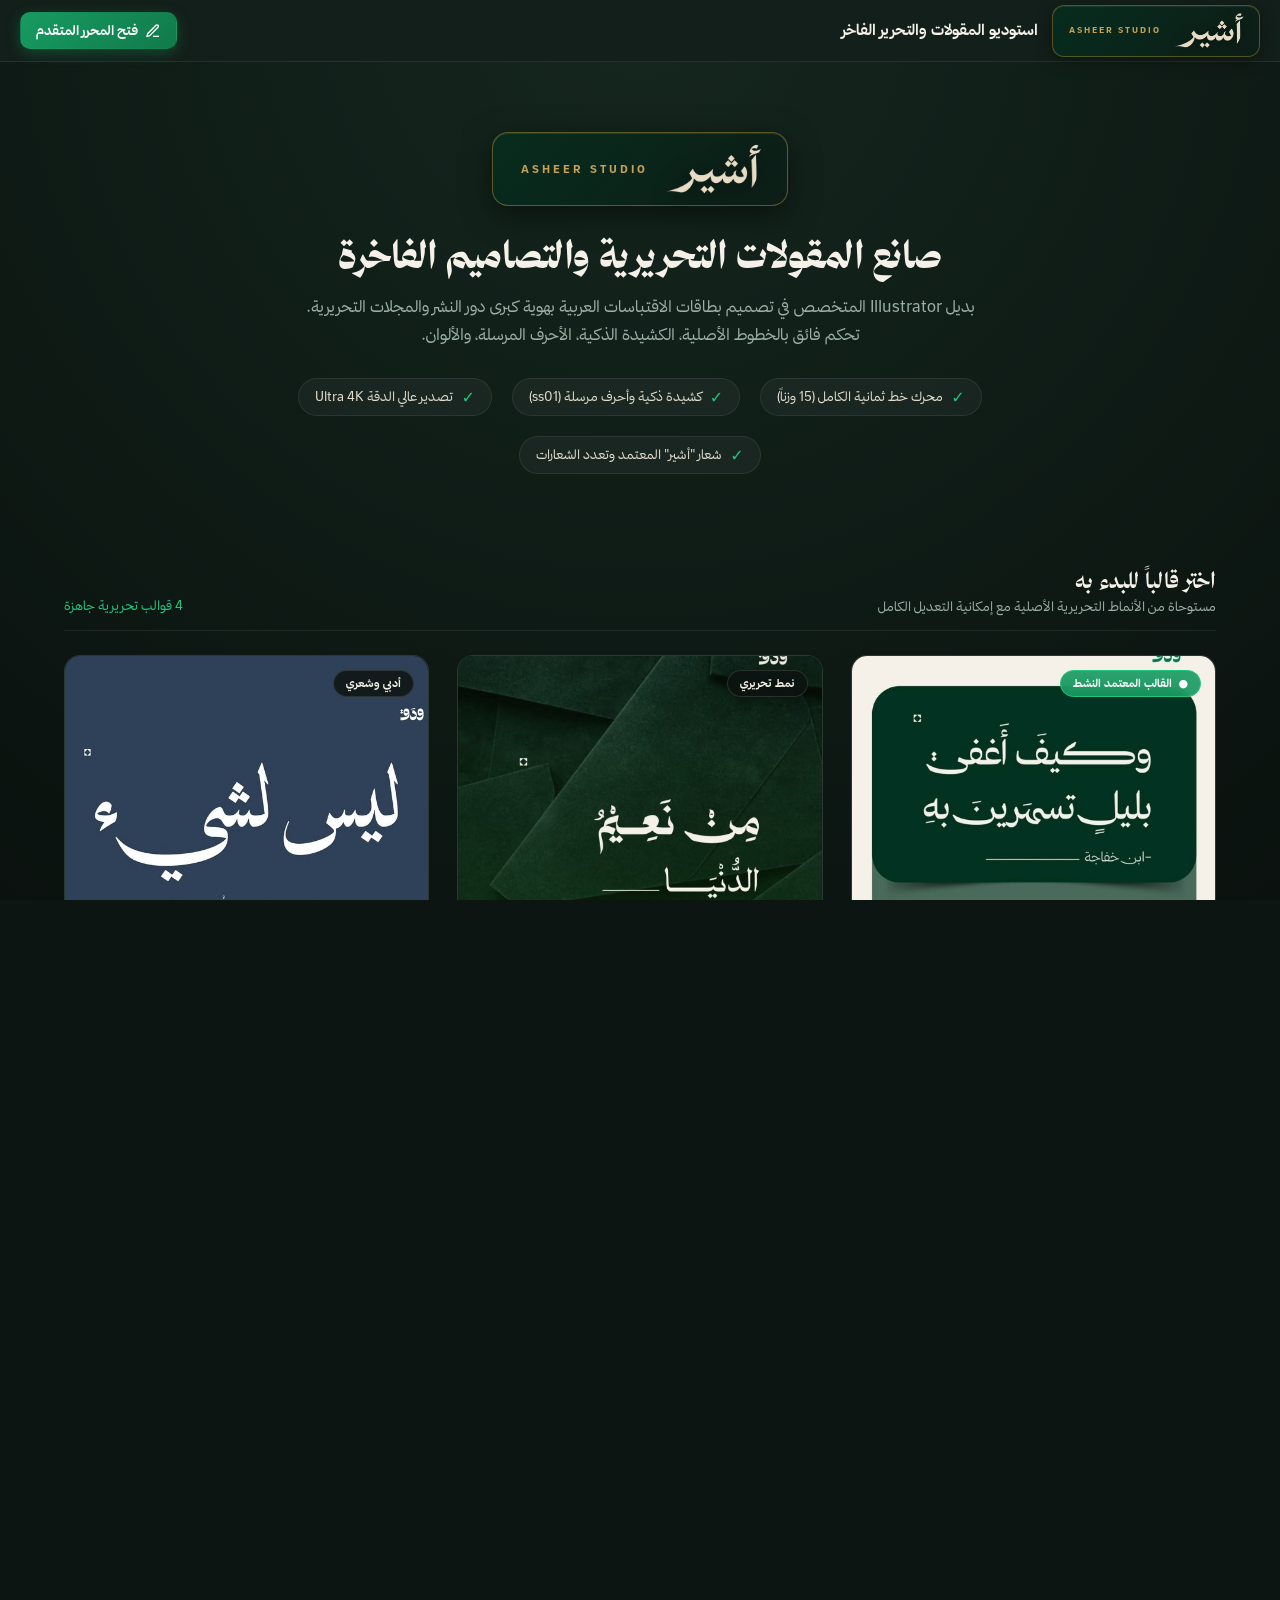
==== index.html @ e5f09543 "feat: add brand logo assets, vector generation scripts, and routing validation" ====
<!DOCTYPE html>
<html lang="ar" dir="rtl">

<head>
  <meta charset="UTF-8" />
  <meta name="viewport" content="width=device-width, initial-scale=1.0" />
  <title>استوديو أَشِير للمقولات | معرض القوالب الفاخرة</title>
  <link rel="icon" type="image/svg+xml" href="data:image/svg+xml,%3Csvg xmlns='http://www.w3.org/2000/svg' viewBox='0 0 40 40'%3E%3Crect x='6' y='6' width='28' height='28' rx='6' transform='rotate(45 20 20)' fill='%23063B27' stroke='%23D4AF37' stroke-width='2'/%3E%3Cpath d='M16 17 L19 17 L17 22 L14 22 Z' fill='%23D4AF37'/%3E%3Cpath d='M21 17 L24 17 L22 22 L19 22 Z' fill='%23D4AF37'/%3E%3C/svg%3E" />

  <!-- الخطوط العربية -->
  <link rel="preconnect" href="https://fonts.googleapis.com">
  <link rel="preconnect" href="https://fonts.gstatic.com" crossorigin>
  <link href="https://fonts.googleapis.com/css2?family=Alyamama:wght@300..800&family=Amiri:ital,wght@0,400;0,700&family=Zain:wght@300;400;700;800&display=swap" rel="stylesheet">
  <link rel="stylesheet" href="styles.css" />

  <style>
    body {
      overflow-y: auto !important;
      background: radial-gradient(circle at 50% 0%, #15271f 0%, #0a110e 100%);
      min-height: 100vh;
    }

    .home-hero {
      text-align: center;
      padding: 70px 20px 40px;
      max-width: 900px;
      margin: 0 auto;
    }

    .home-hero .brand-logo-large {
      display: inline-flex;
      align-items: center;
      gap: 16px;
      background: linear-gradient(135deg, rgba(6, 45, 30, 0.95), rgba(13, 30, 23, 0.95));
      padding: 10px 24px 10px 28px;
      border-radius: 16px;
      border: 1px solid rgba(212, 175, 55, 0.4);
      box-shadow: 0 8px 30px rgba(0, 0, 0, 0.5), inset 0 1px 0 rgba(255, 255, 255, 0.1);
      margin-bottom: 24px;
    }

    .home-hero .brand-logo-large img {
      height: 52px;
      width: auto;
      object-fit: contain;
      filter: drop-shadow(0 4px 10px rgba(0, 0, 0, 0.5));
    }

    .home-hero .brand-name-en-lg {
      font-family: "Thmanyah Sans", system-ui, sans-serif;
      font-size: 11px;
      font-weight: 700;
      letter-spacing: 3px;
      color: #c5a059;
      text-transform: uppercase;
    }

    .home-hero h1 {
      font-family: "Thmanyah Serif Display", serif;
      font-size: 38px;
      font-weight: 800;
      color: #F5F1E8;
      margin-bottom: 14px;
      line-height: 1.3;
      letter-spacing: -0.5px;
    }

    .home-hero p {
      font-size: 16px;
      color: var(--text-muted);
      line-height: 1.7;
      max-width: 680px;
      margin: 0 auto 30px;
    }

    .hero-features-bar {
      display: flex;
      justify-content: center;
      gap: 20px;
      flex-wrap: wrap;
      margin-bottom: 40px;
    }

    .feature-pill {
      display: inline-flex;
      align-items: center;
      gap: 8px;
      background: rgba(255, 255, 255, 0.04);
      border: 1px solid rgba(255, 255, 255, 0.08);
      padding: 6px 16px;
      border-radius: 30px;
      font-size: 13px;
      color: #e2dece;
    }

    .feature-pill span {
      color: #22c57e;
      font-size: 16px;
    }

    /* شبكة القوالب */
    .templates-section {
      max-width: 1200px;
      margin: 0 auto;
      padding: 10px 24px 80px;
    }

    .section-head {
      display: flex;
      justify-content: space-between;
      align-items: flex-end;
      margin-bottom: 24px;
      border-bottom: 1px solid rgba(255, 255, 255, 0.08);
      padding-bottom: 14px;
    }

    .section-head h2 {
      font-size: 22px;
      font-family: "Thmanyah Serif Display", serif;
      font-weight: 700;
      color: #F5F1E8;
    }

    .section-head p {
      color: var(--text-muted);
      font-size: 13px;
    }

    .templates-grid {
      display: grid;
      grid-template-columns: repeat(auto-fit, minmax(270px, 1fr));
      gap: 28px;
    }

    .template-card {
      background: var(--bg-card);
      border: 1px solid var(--border-subtle);
      border-radius: 16px;
      overflow: hidden;
      display: flex;
      flex-direction: column;
      transition: all 0.3s cubic-bezier(0.16, 1, 0.3, 1);
      position: relative;
      text-decoration: none;
      color: inherit;
    }

    .template-card:hover {
      transform: translateY(-8px);
      border-color: rgba(34, 197, 126, 0.5);
      box-shadow: 0 16px 36px rgba(0, 0, 0, 0.45);
    }

    .template-card-thumb {
      position: relative;
      width: 100%;
      padding-top: 150%; /* نسبة 2:3 لعرض كروت السوشيال */
      background: #000;
      overflow: hidden;
    }

    .template-card-thumb img {
      position: absolute;
      top: 0;
      left: 0;
      width: 100%;
      height: 100%;
      object-fit: cover;
      transition: transform 0.5s ease;
    }

    .template-card:hover .template-card-thumb img {
      transform: scale(1.05);
    }

    .template-badge {
      position: absolute;
      top: 14px;
      right: 14px;
      background: rgba(13, 21, 18, 0.85);
      backdrop-filter: blur(8px);
      color: #f5f1e8;
      border: 1px solid rgba(255, 255, 255, 0.12);
      padding: 4px 12px;
      border-radius: 20px;
      font-size: 11px;
      font-weight: 600;
      display: flex;
      align-items: center;
      gap: 6px;
    }

    .template-badge.active-badge {
      background: rgba(23, 155, 97, 0.9);
      border-color: #22c57e;
      color: #fff;
    }

    .template-card-body {
      padding: 18px 20px;
      display: flex;
      flex-direction: column;
      flex: 1;
      justify-content: space-between;
      gap: 12px;
    }

    .template-title {
      font-size: 17px;
      font-family: "Thmanyah Serif Display", serif;
      font-weight: 700;
      color: #F5F1E8;
      margin-bottom: 4px;
    }

    .template-desc {
      font-size: 13px;
      color: var(--text-muted);
      line-height: 1.5;
    }

    .template-card-footer {
      display: flex;
      align-items: center;
      justify-content: space-between;
      padding-top: 12px;
      border-top: 1px solid rgba(255, 255, 255, 0.06);
    }

    .template-tag {
      font-size: 11px;
      color: var(--text-dim);
    }

    .btn-use-template {
      display: inline-flex;
      align-items: center;
      gap: 6px;
      background: var(--accent-primary);
      color: #fff;
      padding: 6px 14px;
      border-radius: 8px;
      font-size: 12px;
      font-weight: 600;
      transition: background 0.2s;
    }

    .template-card:hover .btn-use-template {
      background: var(--accent-bright);
    }

    /* فوتر بسيط */
    .home-footer {
      text-align: center;
      padding: 30px 20px 50px;
      color: var(--text-dim);
      font-size: 13px;
      border-top: 1px solid rgba(255, 255, 255, 0.05);
    }
  </style>
</head>

<body>
  <!-- الشريط العلوي -->
  <header class="topbar">
    <div class="topbar-brand">
      <div class="brand-logo-wrap">
        <img src="asheer_uploaded_transparent.png" alt="شعار أشير" class="brand-calligraphy-img" />
        <div class="brand-title-box">
          <div class="brand-name-en">ASHEER STUDIO</div>
        </div>
      </div>
      <div class="brand-info">
        <h1>استوديو المقولات والتحرير الفاخر</h1>
      </div>
    </div>

    <div class="topbar-actions">
      <a href="editor.html" class="btn btn-primary" style="text-decoration:none;">
        <svg width="16" height="16" viewBox="0 0 24 24" fill="none" stroke="currentColor" stroke-width="2">
          <path d="M12 20h9"/>
          <path d="M16.5 3.5a2.121 2.121 0 0 1 3 3L7 19l-4 1 1-4L16.5 3.5z"/>
        </svg>
        <span>فتح المحرر المتقدم</span>
      </a>
    </div>
  </header>

  <!-- بطل الصفحة الرئيسية -->
  <section class="home-hero">
    <div class="brand-logo-large">
      <img src="asheer_uploaded_transparent.png" alt="شعار أشير" />
      <span class="brand-name-en-lg">ASHEER STUDIO</span>
    </div>
    <h1>صانع المقولات التحريرية والتصاميم الفاخرة</h1>
    <p>
      بديل Illustrator المتخصص في تصميم بطاقات الاقتباسات العربية بهوية كبرى دور النشر والمجلات التحريرية. تحكم فائق بالخطوط الأصلية، الكشيدة الذكية، الأحرف المرسلة، والألوان.
    </p>

    <div class="hero-features-bar">
      <div class="feature-pill"><span>✓</span> محرك خط ثمانية الكامل (15 وزناً)</div>
      <div class="feature-pill"><span>✓</span> كشيدة ذكية وأحرف مرسلة (ss01)</div>
      <div class="feature-pill"><span>✓</span> تصدير عالي الدقة Ultra 4K</div>
      <div class="feature-pill"><span>✓</span> شعار "أشير" المعتمد وتعدد الشعارات</div>
    </div>
  </section>

  <!-- قسم استعراض القوالب -->
  <main class="templates-section">
    <div class="section-head">
      <div>
        <h2>اختر قالباً للبدء به</h2>
        <p>مستوحاة من الأنماط التحريرية الأصلية مع إمكانية التعديل الكامل</p>
      </div>
      <div>
        <span style="font-size:13px; color:var(--accent-bright);">4 قوالب تحريرية جاهزة</span>
      </div>
    </div>

    <div class="templates-grid">
      <!-- القالب 4: البطاقتين المتداخلتين (المفعل حالياً) -->
      <a href="editor.html?template=4" class="template-card">
        <div class="template-card-thumb">
          <img src="template_thumb_4.jpg" alt="قالب البطاقتين المتداخلتين" />
          <div class="template-badge active-badge">
            <span>●</span> القالب المعتمد النشط
          </div>
        </div>
        <div class="template-card-body">
          <div>
            <h3 class="template-title">قالب البطاقتين المتداخلتين</h3>
            <p class="template-desc">«وكيف أغفى» — بطاقة علوية مائلة بخلفية مصمتة أو صورة، متداخلة مع بطاقة سفلية بلون هادئ ونصوص موازنة.</p>
          </div>
          <div class="template-card-footer">
            <span class="template-tag">كروت ثنائية • غلاف صورة</span>
            <span class="btn-use-template">تعديل وتصميم ←</span>
          </div>
        </div>
      </a>

      <!-- القالب 1: الكرت الكحلي الملكي المصمت -->
      <a href="editor.html?template=1" class="template-card">
        <div class="template-card-thumb">
          <img src="template_thumb_1.jpg" alt="قالب الكرت الكحلي المصمت" />
          <div class="template-badge">
            نمط تحريري
          </div>
        </div>
        <div class="template-card-body">
          <div>
            <h3 class="template-title">قالب الكرت الكحلي المصمت</h3>
            <p class="template-desc">«ليس لشيء» — تباين عالٍ بلون كحلي داكن وأرضية سكرية دافئة، تركيز مطلق على جمالية النص والتايبوغرافي العربي.</p>
          </div>
          <div class="template-card-footer">
            <span class="template-tag">تصميم مينيمل • تباين عميق</span>
            <span class="btn-use-template">تعديل وتصميم ←</span>
          </div>
        </div>
      </a>

      <!-- القالب 2: كرت الصورة الجمالية مع زخارف الحواف -->
      <a href="editor.html?template=2" class="template-card">
        <div class="template-card-thumb">
          <img src="template_thumb_2.jpg" alt="قالب بطاقة الصورة والأبيات الشعرية" />
          <div class="template-badge">
            أدبي وشعري
          </div>
        </div>
        <div class="template-card-body">
          <div>
            <h3 class="template-title">بطاقة الأبيات الشعرية والتصوير</h3>
            <p class="template-desc">«من نعيم الدنيا» — إطار صورة سينمائي أنيق مع عناصر هندسية متناسقة للأبيات الشعرية والمقولات القصيرة.</p>
          </div>
          <div class="template-card-footer">
            <span class="template-tag">شعر واقتباس • صورة كاملة</span>
            <span class="btn-use-template">تعديل وتصميم ←</span>
          </div>
        </div>
      </a>

      <!-- القالب 3: المقال والأعمدة الأدبية -->
      <a href="editor.html?template=3" class="template-card">
        <div class="template-card-thumb">
          <img src="template_thumb_3.jpg" alt="قالب الأعمدة الأدبية والافتتاحية" />
          <div class="template-badge">
            مقالات ومطولات
          </div>
        </div>
        <div class="template-card-body">
          <div>
            <h3 class="template-title">قالب الافتتاحية والمقالات</h3>
            <p class="template-desc">«ما وراء الخَلق» — تصميم مخصص للنصوص الطويلة والافتتاحيات الفلسفية والأدبية بتوزيع أسطر موزون وراقٍ.</p>
          </div>
          <div class="template-card-footer">
            <span class="template-tag">فقرات متعددة • وزن تحريري</span>
            <span class="btn-use-template">تعديل وتصميم ←</span>
          </div>
        </div>
      </a>
    </div>
  </main>

  <footer class="home-footer">
    استوديو أَشِير (ASHEER STUDIO) — منصة المقولات والاقتباسات التحريرية • جميع الحقوق محفوظة
  </footer>
</body>

</html>
---- styles.css ----
/* ==========================================================================
   تضمين عائلات خط ثمانية الرسمية الـ 3 (بجميع الأوزان الـ 5 لكل عائلة)
   ========================================================================== */

/* 1. خط ثمانية للعناوين (Thmanyah Serif Display) */
@font-face {
  font-family: "Thmanyah Serif Display";
  src: url("./Thmanyah-Font-Family/thmanyah typeface/thmanyahserifdisplay/woff2/thmanyahserifdisplay-Light.woff2") format("woff2");
  font-weight: 300;
  font-style: normal;
  font-display: swap;
}
@font-face {
  font-family: "Thmanyah Serif Display";
  src: url("./Thmanyah-Font-Family/thmanyah typeface/thmanyahserifdisplay/woff2/thmanyahserifdisplay-Regular.woff2") format("woff2");
  font-weight: 400;
  font-style: normal;
  font-display: swap;
}
@font-face {
  font-family: "Thmanyah Serif Display";
  src: url("./Thmanyah-Font-Family/thmanyah typeface/thmanyahserifdisplay/woff2/thmanyahserifdisplay-Medium.woff2") format("woff2");
  font-weight: 500;
  font-style: normal;
  font-display: swap;
}
@font-face {
  font-family: "Thmanyah Serif Display";
  src: url("./Thmanyah-Font-Family/thmanyah typeface/thmanyahserifdisplay/woff2/thmanyahserifdisplay-Bold.woff2") format("woff2");
  font-weight: 700;
  font-style: normal;
  font-display: swap;
}
@font-face {
  font-family: "Thmanyah Serif Display";
  src: url("./Thmanyah-Font-Family/thmanyah typeface/thmanyahserifdisplay/woff2/thmanyahserifdisplay-Black.woff2") format("woff2");
  font-weight: 900;
  font-style: normal;
  font-display: swap;
}

/* 2. خط ثمانية للنصوص (Thmanyah Serif Text) */
@font-face {
  font-family: "Thmanyah Serif Text";
  src: url("./Thmanyah-Font-Family/thmanyah typeface/thmanyahseriftext/woff2/thmanyahseriftext-Light.woff2") format("woff2");
  font-weight: 300;
  font-style: normal;
  font-display: swap;
}
@font-face {
  font-family: "Thmanyah Serif Text";
  src: url("./Thmanyah-Font-Family/thmanyah typeface/thmanyahseriftext/woff2/thmanyahseriftext-Regular.woff2") format("woff2");
  font-weight: 400;
  font-style: normal;
  font-display: swap;
}
@font-face {
  font-family: "Thmanyah Serif Text";
  src: url("./Thmanyah-Font-Family/thmanyah typeface/thmanyahseriftext/woff2/thmanyahseriftext-Medium.woff2") format("woff2");
  font-weight: 500;
  font-style: normal;
  font-display: swap;
}
@font-face {
  font-family: "Thmanyah Serif Text";
  src: url("./Thmanyah-Font-Family/thmanyah typeface/thmanyahseriftext/woff2/thmanyahseriftext-Bold.woff2") format("woff2");
  font-weight: 700;
  font-style: normal;
  font-display: swap;
}
@font-face {
  font-family: "Thmanyah Serif Text";
  src: url("./Thmanyah-Font-Family/thmanyah typeface/thmanyahseriftext/woff2/thmanyahseriftext-Black.woff2") format("woff2");
  font-weight: 900;
  font-style: normal;
  font-display: swap;
}

/* 3. خط ثمانية الرقمي (Thmanyah Sans) */
@font-face {
  font-family: "Thmanyah Sans";
  src: url("./Thmanyah-Font-Family/thmanyah typeface/thmanyahsans/woff2/thmanyahsans-Light.woff2") format("woff2");
  font-weight: 300;
  font-style: normal;
  font-display: swap;
}
@font-face {
  font-family: "Thmanyah Sans";
  src: url("./Thmanyah-Font-Family/thmanyah typeface/thmanyahsans/woff2/thmanyahsans-Regular.woff2") format("woff2");
  font-weight: 400;
  font-style: normal;
  font-display: swap;
}
@font-face {
  font-family: "Thmanyah Sans";
  src: url("./Thmanyah-Font-Family/thmanyah typeface/thmanyahsans/woff2/thmanyahsans-Medium.woff2") format("woff2");
  font-weight: 500;
  font-style: normal;
  font-display: swap;
}
@font-face {
  font-family: "Thmanyah Sans";
  src: url("./Thmanyah-Font-Family/thmanyah typeface/thmanyahsans/woff2/thmanyahsans-Bold.woff2") format("woff2");
  font-weight: 700;
  font-style: normal;
  font-display: swap;
}
@font-face {
  font-family: "Thmanyah Sans";
  src: url("./Thmanyah-Font-Family/thmanyah typeface/thmanyahsans/woff2/thmanyahsans-Black.woff2") format("woff2");
  font-weight: 900;
  font-style: normal;
  font-display: swap;
}

/* 4. خطوط المستخدم الخاصة المدمجة محلياً في المشروع (Lyon Arabic, Somar, Basmalah, Masmak, Ruqaa, Thulth) */
@font-face {
  font-family: "Lyon Arabic Display";
  src: url("./assets/fonts/lyon-arabic-display-regular.otf") format("opentype"),
       local("Lyon Arabic Display"), local("LyonArabicDisplay-Regular");
  font-weight: 400 700;
  font-style: normal;
  font-display: swap;
}

@font-face {
  font-family: "Somar Sans";
  src: url("./assets/fonts/SomarSans-Light.otf") format("opentype");
  font-weight: 300;
  font-style: normal;
  font-display: swap;
}
@font-face {
  font-family: "Somar Sans";
  src: url("./assets/fonts/SomarSans-Regular.otf") format("opentype");
  font-weight: 400;
  font-style: normal;
  font-display: swap;
}
@font-face {
  font-family: "Somar Sans";
  src: url("./assets/fonts/SomarSans-Medium.otf") format("opentype");
  font-weight: 500;
  font-style: normal;
  font-display: swap;
}
@font-face {
  font-family: "Somar Sans";
  src: url("./assets/fonts/SomarSans-Bold.otf") format("opentype");
  font-weight: 700;
  font-style: normal;
  font-display: swap;
}

@font-face {
  font-family: "Basmalah";
  src: url("./assets/fonts/BasmalahVer01.otf") format("opentype");
  font-weight: 400 700;
  font-style: normal;
  font-display: swap;
}

@font-face {
  font-family: "Masmak";
  src: url("./assets/fonts/Masmak.otf") format("opentype");
  font-weight: 400 700;
  font-style: normal;
  font-display: swap;
}

@font-face {
  font-family: "Tharwat Emara Ruqaa";
  src: url("./assets/fonts/tharwat-emara-ruqaa.ttf") format("truetype");
  font-weight: 400 700;
  font-style: normal;
  font-display: swap;
}

@font-face {
  font-family: "SF Ruqah Loop";
  src: url("./assets/fonts/sf-ruqah-loop.ttf") format("truetype");
  font-weight: 400 700;
  font-style: normal;
  font-display: swap;
}

@font-face {
  font-family: "A Suls";
  src: url("./assets/fonts/A-Suls-Regular.ttf") format("truetype");
  font-weight: 400 700;
  font-style: normal;
  font-display: swap;
}

/* 5. ربط مباشر لخط 29LT Zarid Display وخط سمرقند وباقي الخطوط */
@font-face {
  font-family: "29LT Zarid Display";
  src: local("29LT Zarid Display"),
       local("29LTZaridDisplay-Regular"),
       url("https://db.onlinewebfonts.com/t/fd5fc4060a6e4d402fc0c45fad1f852f.woff2") format("woff2"),
       url("https://db.onlinewebfonts.com/t/fd5fc4060a6e4d402fc0c45fad1f852f.woff") format("woff"),
       url("https://db.onlinewebfonts.com/t/fd5fc4060a6e4d402fc0c45fad1f852f.ttf") format("truetype");
  font-weight: 100 900;
  font-style: normal;
  font-display: swap;
}
@font-face {
  font-family: "Samarqand";
  src: local("Samarqand"),
       local("URWSamarkandT"),
       url("https://db.onlinewebfonts.com/t/2cf05d7ba7a63edde2035e9c9243f2d2.woff2") format("woff2"),
       url("https://db.onlinewebfonts.com/t/2cf05d7ba7a63edde2035e9c9243f2d2.woff") format("woff"),
       url("https://db.onlinewebfonts.com/t/2cf05d7ba7a63edde2035e9c9243f2d2.ttf") format("truetype");
  font-weight: 100 900;
  font-style: normal;
  font-display: swap;
}
@font-face {
  font-family: "Lafeef";
  src: local("Lafeef"), local("Lafeef-Regular"), local("Lafeef Regular");
  font-weight: 100 900;
  font-display: swap;
}
@font-face {
  font-family: "Ghaith Sans";
  src: local("Ghaith Sans"), local("GhaithSans-Regular");
  font-weight: 100 900;
  font-display: swap;
}

/* ==========================================================================
   متغيرات الواجهة والتصميم (استوديو أَشِير)
   ========================================================================== */
:root {
  --bg-app: #0d1512;
  --bg-panel: #131f1a;
  --bg-card: #182721;
  --bg-card-hover: #1e3129;
  --bg-input: #0e1814;
  --border-subtle: rgba(255, 255, 255, 0.08);
  --border-focus: #1db974;
  --accent-primary: #179b61;
  --accent-bright: #22c57e;
  --accent-soft: rgba(23, 155, 97, 0.16);
  --text-main: #f4f1ea;
  --text-muted: #9cb0a6;
  --text-dim: #697e74;
  --radius-lg: 14px;
  --radius-md: 10px;
  --radius-sm: 7px;
  --ui-font: "Thmanyah Sans", system-ui, -apple-system, sans-serif;
}

* {
  box-sizing: border-box;
  margin: 0;
  padding: 0;
}

html, body {
  height: 100%;
  background-color: var(--bg-app);
  color: var(--text-main);
  font-family: var(--ui-font);
  font-size: 14px;
  line-height: 1.5;
  overflow: hidden;
  -webkit-font-smoothing: antialiased;
}

/* الشريط العلوي */
.topbar {
  height: 62px;
  background: var(--bg-panel);
  border-bottom: 1px solid var(--border-subtle);
  display: flex;
  align-items: center;
  justify-content: space-between;
  padding: 0 20px;
  z-index: 20;
}

.topbar-brand {
  display: flex;
  align-items: center;
  gap: 14px;
}

.btn-back-home {
  display: inline-flex;
  align-items: center;
  gap: 8px;
  background: rgba(255, 255, 255, 0.05);
  border: 1px solid rgba(255, 255, 255, 0.12);
  color: #f5f1e8;
  padding: 7px 14px;
  border-radius: 10px;
  font-size: 13px;
  font-weight: 600;
  text-decoration: none;
  transition: all 0.2s ease;
  white-space: nowrap;
}

.btn-back-home:hover {
  background: rgba(23, 155, 97, 0.25);
  border-color: #22c57e;
  color: #22c57e;
  transform: translateX(2px);
}

.brand-logo-wrap {
  display: flex;
  align-items: center;
  gap: 12px;
  background: linear-gradient(135deg, rgba(6, 45, 30, 0.95), rgba(13, 30, 23, 0.95));
  padding: 6px 14px 6px 16px;
  border-radius: 12px;
  border: 1px solid rgba(212, 175, 55, 0.35);
  box-shadow: 0 4px 16px rgba(0, 0, 0, 0.35), inset 0 1px 0 rgba(255, 255, 255, 0.08);
}

.brand-calligraphy-img {
  height: 38px;
  width: auto;
  object-fit: contain;
  filter: drop-shadow(0 2px 6px rgba(0, 0, 0, 0.45));
}

.brand-name-en {
  font-family: "Thmanyah Sans", system-ui, sans-serif;
  font-size: 8.5px;
  font-weight: 700;
  letter-spacing: 2px;
  color: #c5a059;
  text-transform: uppercase;
}

.brand-badge {
  background: linear-gradient(135deg, #063b27, #157a4e);
  color: #f5f1e8;
  font-family: "Thmanyah Serif Display", serif;
  font-weight: 700;
  font-size: 18px;
  padding: 6px 14px;
  border-radius: 9px;
  border: 1px solid rgba(255, 255, 255, 0.14);
  box-shadow: 0 4px 12px rgba(0, 0, 0, 0.25);
}

.brand-info h1 {
  font-size: 15px;
  font-weight: 700;
  color: var(--text-main);
}

.badge-pill {
  font-size: 11.5px;
  color: var(--accent-bright);
  opacity: 0.9;
}

.topbar-actions {
  display: flex;
  align-items: center;
  gap: 10px;
}

.export-group {
  display: flex;
  align-items: center;
  background: var(--bg-input);
  border: 1px solid var(--border-subtle);
  border-radius: var(--radius-md);
  padding: 2px;
}

.export-scale-select {
  background: transparent;
  color: var(--text-main);
  border: none;
  padding: 6px 10px;
  font-family: var(--ui-font);
  font-size: 12.5px;
  outline: none;
  cursor: pointer;
}

.export-scale-select option {
  background: var(--bg-panel);
  color: var(--text-main);
}

/* الأزرار */
.btn {
  display: inline-flex;
  align-items: center;
  gap: 7px;
  padding: 8px 15px;
  border-radius: var(--radius-md);
  font-family: var(--ui-font);
  font-size: 13px;
  font-weight: 500;
  cursor: pointer;
  border: 1px solid transparent;
  transition: all 0.18s ease;
  white-space: nowrap;
}

.btn-primary {
  background: linear-gradient(135deg, #179b61, #117a4b);
  color: #fff;
  font-weight: 700;
  box-shadow: 0 4px 14px rgba(23, 155, 97, 0.35);
}
.btn-primary:hover {
  background: linear-gradient(135deg, #1eb573, #158f59);
  transform: translateY(-1px);
}

.btn-secondary {
  background: var(--bg-card);
  color: var(--text-main);
  border-color: var(--border-subtle);
}
.btn-secondary:hover {
  background: var(--bg-card-hover);
  border-color: rgba(255, 255, 255, 0.18);
}

.btn-ghost {
  background: transparent;
  color: var(--text-muted);
  border-color: var(--border-subtle);
}
.btn-ghost:hover {
  color: var(--text-main);
  background: rgba(255, 255, 255, 0.05);
}

.btn-outline-full {
  width: 100%;
  justify-content: center;
  background: rgba(23, 155, 97, 0.08);
  color: var(--accent-bright);
  border: 1px dashed rgba(34, 197, 126, 0.4);
  padding: 10px;
  border-radius: var(--radius-md);
  cursor: pointer;
  display: flex;
  align-items: center;
  gap: 8px;
  font-weight: 500;
  transition: 0.2s;
}
.btn-outline-full:hover {
  background: rgba(23, 155, 97, 0.16);
  border-color: var(--accent-bright);
}

.mini-btn {
  background: var(--accent-soft);
  color: var(--accent-bright);
  border: 1px solid rgba(34, 197, 126, 0.3);
  border-radius: 6px;
  padding: 3px 9px;
  font-family: var(--ui-font);
  font-size: 11.5px;
  cursor: pointer;
  transition: 0.15s;
}
.mini-btn:hover {
  background: rgba(23, 155, 97, 0.28);
}

/* تخطيط مساحة العمل */
.workspace {
  display: grid;
  grid-template-columns: 470px 1fr;
  height: calc(100vh - 62px);
  overflow: hidden;
}

/* القائمة الجانبية */
.sidebar {
  background: var(--bg-panel);
  border-left: 1px solid var(--border-subtle);
  display: flex;
  flex-direction: column;
  height: 100%;
  overflow: hidden;
}

.sidebar-tabs {
  display: grid;
  grid-template-columns: repeat(4, 1fr);
  background: var(--bg-input);
  padding: 6px;
  gap: 5px;
  border-bottom: 1px solid var(--border-subtle);
}

.tab-btn {
  background: transparent;
  color: var(--text-muted);
  border: none;
  border-radius: var(--radius-sm);
  padding: 8px 6px;
  font-family: var(--ui-font);
  font-size: 12px;
  font-weight: 500;
  display: flex;
  flex-direction: column;
  align-items: center;
  gap: 4px;
  cursor: pointer;
  transition: all 0.18s ease;
}

.tab-btn:hover {
  color: var(--text-main);
  background: rgba(255, 255, 255, 0.04);
}

.tab-btn.active {
  background: var(--bg-card);
  color: var(--accent-bright);
  font-weight: 700;
  box-shadow: 0 2px 8px rgba(0, 0, 0, 0.25);
}

.sidebar-body {
  flex: 1;
  overflow-y: auto;
  padding: 16px;
}

.sidebar-body::-webkit-scrollbar {
  width: 6px;
}
.sidebar-body::-webkit-scrollbar-thumb {
  background: rgba(255, 255, 255, 0.14);
  border-radius: 3px;
}

.tab-panel {
  display: none;
  flex-direction: column;
  gap: 14px;
}
.tab-panel.active {
  display: flex;
}

/* بطاقات الإعدادات */
.control-card {
  background: var(--bg-card);
  border: 1px solid var(--border-subtle);
  border-radius: var(--radius-lg);
  padding: 15px;
  display: flex;
  flex-direction: column;
  gap: 12px;
}

.highlight-card {
  border-color: rgba(34, 197, 126, 0.35);
  background: linear-gradient(180deg, rgba(23, 155, 97, 0.1), var(--bg-card));
}

.card-header {
  display: flex;
  align-items: flex-start;
  gap: 10px;
  padding-bottom: 8px;
  border-bottom: 1px solid var(--border-subtle);
}

.step-num {
  width: 26px;
  height: 26px;
  border-radius: 7px;
  background: var(--accent-soft);
  color: var(--accent-bright);
  display: inline-flex;
  align-items: center;
  justify-content: center;
  font-weight: 700;
  font-size: 13px;
  flex-shrink: 0;
}

.card-header h3 {
  font-size: 14px;
  font-weight: 700;
  color: var(--text-main);
}

.card-header p {
  font-size: 11.5px;
  color: var(--text-muted);
}

/* الحقول والمدخلات */
.field-group {
  display: flex;
  flex-direction: column;
  gap: 6px;
}

.field-row {
  display: flex;
  gap: 10px;
  align-items: flex-end;
}

.flex-1 { flex: 1; }
.flex-2 { flex: 1.65; }

.label-with-action {
  display: flex;
  align-items: center;
  justify-content: space-between;
}

label {
  font-size: 12.5px;
  font-weight: 500;
  color: var(--text-muted);
}

input[type="text"],
textarea,
select {
  width: 100%;
  background: var(--bg-input);
  color: var(--text-main);
  border: 1px solid var(--border-subtle);
  border-radius: var(--radius-sm);
  padding: 9px 11px;
  font-family: var(--ui-font);
  font-size: 13.5px;
  transition: border-color 0.18s ease;
  outline: none;
}

textarea {
  resize: vertical;
  line-height: 1.65;
}

input[type="text"]:focus,
textarea:focus,
select:focus {
  border-color: var(--border-focus);
}

input[type="range"] {
  width: 100%;
  accent-color: var(--accent-bright);
  cursor: pointer;
}

/* صندوق مشكّل الكلمات لخط ثمانية */
.word-shaper-box {
  background: var(--bg-input);
  border: 1px solid rgba(34, 197, 126, 0.25);
  border-radius: var(--radius-md);
  padding: 11px;
  display: flex;
  flex-direction: column;
  gap: 9px;
}

.shaper-header {
  display: flex;
  flex-direction: column;
  gap: 2px;
}

.shaper-title {
  font-size: 12.5px;
  font-weight: 700;
  color: var(--accent-bright);
}

.shaper-hint {
  font-size: 11px;
  color: var(--text-muted);
}

.word-chips-container {
  display: flex;
  flex-wrap: wrap;
  gap: 6px;
}

.word-chip {
  background: var(--bg-card);
  color: var(--text-main);
  border: 1px solid var(--border-subtle);
  border-radius: 8px;
  padding: 5px 11px;
  font-family: "Thmanyah Serif Display", serif;
  font-size: 15px;
  cursor: pointer;
  display: inline-flex;
  align-items: center;
  gap: 6px;
  transition: all 0.16s ease;
}

.word-chip:hover {
  border-color: rgba(255, 255, 255, 0.25);
}

.word-chip.selected {
  border-color: var(--accent-bright);
  background: rgba(23, 155, 97, 0.22);
  box-shadow: 0 0 0 2px rgba(34, 197, 126, 0.2);
}

.word-chip .chip-badges {
  display: inline-flex;
  gap: 3px;
  font-family: var(--ui-font);
  font-size: 10px;
}

.chip-tag {
  background: rgba(34, 197, 126, 0.25);
  color: #7ef7be;
  padding: 1px 5px;
  border-radius: 4px;
  font-weight: 700;
}

.word-inspector-panel {
  background: var(--bg-card);
  border-radius: 8px;
  padding: 10px;
  border: 1px solid var(--border-subtle);
  display: flex;
  flex-direction: column;
  gap: 8px;
}

.inspector-word-Preview {
  font-family: "Thmanyah Serif Display", serif;
  font-size: 20px;
  color: var(--accent-bright);
  text-align: center;
  padding: 4px 0;
  border-bottom: 1px solid var(--border-subtle);
}

.inspector-controls {
  display: flex;
  flex-direction: column;
  gap: 8px;
}

.toggle-chip {
  display: flex;
  align-items: center;
  gap: 8px;
  cursor: pointer;
  color: var(--text-main);
  font-size: 12.5px;
}

.toggle-chip input {
  accent-color: var(--accent-bright);
  width: 16px;
  height: 16px;
}

.kashida-stepper {
  display: flex;
  align-items: center;
  justify-content: space-between;
  font-size: 12.5px;
}

.stepper-btns {
  display: inline-flex;
  align-items: center;
  gap: 8px;
  background: var(--bg-input);
  padding: 3px 8px;
  border-radius: 7px;
  border: 1px solid var(--border-subtle);
}

.step-btn {
  width: 24px;
  height: 24px;
  border-radius: 5px;
  border: none;
  background: var(--bg-card);
  color: var(--text-main);
  font-size: 15px;
  font-weight: 700;
  cursor: pointer;
}
.step-btn:hover {
  background: var(--accent-primary);
  color: #fff;
}

.rule-warning {
  font-size: 11.5px;
  color: #fbbf24;
  background: rgba(251, 191, 36, 0.1);
  border: 1px solid rgba(251, 191, 36, 0.3);
  border-radius: 6px;
  padding: 6px 9px;
}

/* مفاتيح التبديل (Switches) */
.toggle-list {
  display: flex;
  flex-direction: column;
  gap: 9px;
}

.switch-row {
  display: flex;
  align-items: center;
  justify-content: space-between;
  gap: 10px;
  background: var(--bg-input);
  padding: 9px 11px;
  border-radius: var(--radius-sm);
  border: 1px solid var(--border-subtle);
  cursor: pointer;
}

.switch-row strong {
  display: block;
  font-size: 12.5px;
  color: var(--text-main);
}

.switch-row small {
  display: block;
  font-size: 11px;
  color: var(--text-muted);
}

.switch-row input[type="checkbox"] {
  width: 18px;
  height: 18px;
  accent-color: var(--accent-bright);
  flex-shrink: 0;
}

/* لوحات الألوان */
.palette-grid {
  display: grid;
  grid-template-columns: repeat(2, 1fr);
  gap: 8px;
}

.palette-chip {
  background: var(--bg-input);
  border: 1px solid var(--border-subtle);
  border-radius: var(--radius-sm);
  padding: 8px 10px;
  display: flex;
  align-items: center;
  gap: 8px;
  color: var(--text-main);
  font-family: var(--ui-font);
  font-size: 12px;
  cursor: pointer;
  transition: 0.16s;
}

.palette-chip:hover,
.palette-chip.active {
  border-color: var(--accent-bright);
  background: rgba(23, 155, 97, 0.14);
}

.pal-swatches {
  display: inline-flex;
  border-radius: 5px;
  overflow: hidden;
  border: 1px solid rgba(255, 255, 255, 0.2);
  flex-shrink: 0;
}

.pal-swatches i {
  width: 13px;
  height: 20px;
  display: block;
}

.color-pickers-grid {
  display: grid;
  grid-template-columns: repeat(2, 1fr);
  gap: 10px;
  margin-top: 6px;
}

.color-field {
  display: flex;
  flex-direction: column;
  gap: 4px;
}

.color-input-wrap {
  display: flex;
  align-items: center;
  gap: 6px;
  background: var(--bg-input);
  border: 1px solid var(--border-subtle);
  border-radius: var(--radius-sm);
  padding: 4px 7px;
}

.color-input-wrap input[type="color"] {
  width: 26px;
  height: 26px;
  border: none;
  background: none;
  cursor: pointer;
  padding: 0;
}

.color-input-wrap input[type="text"] {
  border: none;
  background: transparent;
  padding: 2px 4px;
  font-size: 12px;
  font-family: monospace;
}

/* القوالب المحفوظة */
.saved-templates-list {
  display: flex;
  flex-direction: column;
  gap: 8px;
  max-height: 240px;
  overflow-y: auto;
}

.saved-template-item {
  display: flex;
  align-items: center;
  justify-content: space-between;
  background: var(--bg-input);
  border: 1px solid var(--border-subtle);
  border-radius: var(--radius-sm);
  padding: 9px 11px;
}

.saved-template-info strong {
  display: block;
  font-size: 13px;
  color: var(--text-main);
}

.saved-template-info small {
  font-size: 11px;
  color: var(--text-muted);
}

.saved-template-actions {
  display: flex;
  gap: 6px;
}

.template-io-row {
  display: flex;
  gap: 8px;
  margin-top: 4px;
}

/* ==========================================================================
   منطقة المعاينة الحية (Preview Stage)
   ========================================================================== */
.preview-stage {
  display: flex;
  flex-direction: column;
  background: radial-gradient(circle at center, #182821 0%, #0b120f 100%);
  height: 100%;
  overflow: hidden;
  position: relative;
}

.stage-toolbar {
  height: 46px;
  background: rgba(19, 31, 26, 0.8);
  backdrop-filter: blur(8px);
  border-bottom: 1px solid var(--border-subtle);
  display: flex;
  align-items: center;
  justify-content: space-between;
  padding: 0 18px;
}

.stage-status {
  display: flex;
  align-items: center;
  gap: 8px;
  font-size: 12px;
  color: var(--text-muted);
}

.status-dot {
  width: 8px;
  height: 8px;
  border-radius: 50%;
  background: var(--accent-bright);
  box-shadow: 0 0 8px var(--accent-bright);
}

.zoom-controls {
  display: flex;
  align-items: center;
  gap: 8px;
}

.icon-btn {
  width: 26px;
  height: 26px;
  border-radius: 6px;
  border: 1px solid var(--border-subtle);
  background: var(--bg-card);
  color: var(--text-main);
  cursor: pointer;
  font-weight: 700;
}
.icon-btn:hover {
  background: var(--bg-card-hover);
}

#lblZoomPercent {
  font-size: 12px;
  min-width: 42px;
  text-align: center;
  color: var(--text-main);
}

.canvas-viewport {
  flex: 1;
  display: flex;
  align-items: center;
  justify-content: center;
  overflow: auto;
  padding: 24px;
}

.artboard-wrapper {
  position: relative;
  box-shadow: 0 25px 70px rgba(0, 0, 0, 0.65), 0 0 0 1px rgba(255, 255, 255, 0.08);
  border-radius: 6px;
  overflow: hidden;
  transition: width 0.15s ease, height 0.15s ease;
  background: #F5F1E8;
}

#quoteCanvas {
  width: 100%;
  height: 100%;
  display: block;
}

.hidden {
  display: none !important;
}

/* ==========================================================================
   التجاوب مع الجوال والشاشات الصغيرة (Mobile & Tablet Responsive)
   ========================================================================== */
@media (max-width: 960px) {
  html, body {
    overflow: auto;
  }

  .topbar {
    height: auto;
    flex-wrap: wrap;
    padding: 10px 14px;
    gap: 10px;
  }

  .badge-pill {
    display: none;
  }

  .workspace {
    display: flex;
    flex-direction: column-reverse;
    height: auto;
    overflow: visible;
  }

  .preview-stage {
    position: sticky;
    top: 0;
    z-index: 15;
    height: 48vh;
    min-height: 330px;
    border-bottom: 2px solid var(--border-subtle);
  }

  .canvas-viewport {
    padding: 10px;
  }

  .sidebar {
    width: 100%;
    height: auto;
    border-left: none;
  }

  .sidebar-body {
    overflow: visible;
  }
}
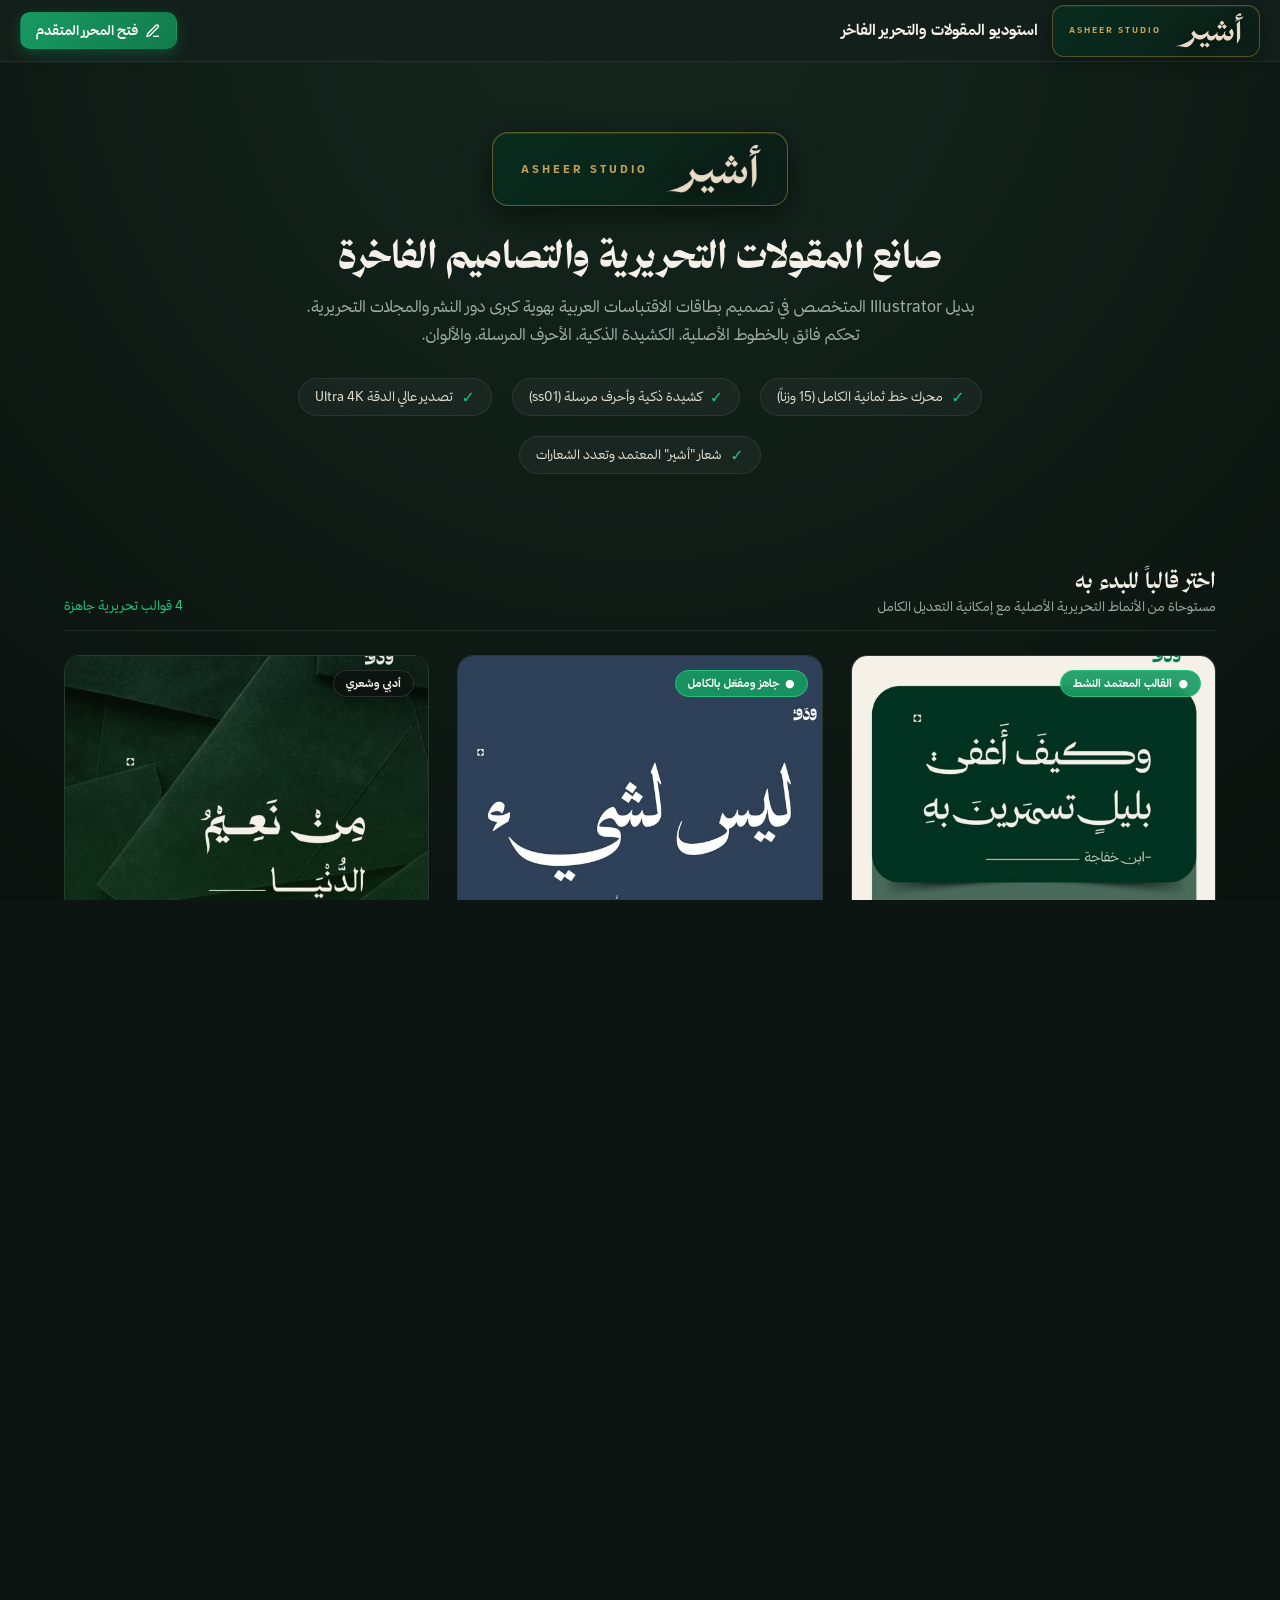
==== commit 147d7cf2: "feat: implement Template 1 (Navy card) engine and organize project structure" ====
--- a/index.html
+++ b/index.html
@@ -11,7 +11,7 @@
   <link rel="preconnect" href="https://fonts.googleapis.com">
   <link rel="preconnect" href="https://fonts.gstatic.com" crossorigin>
   <link href="https://fonts.googleapis.com/css2?family=Alyamama:wght@300..800&family=Amiri:ital,wght@0,400;0,700&family=Zain:wght@300;400;700;800&display=swap" rel="stylesheet">
-  <link rel="stylesheet" href="styles.css" />
+  <link rel="stylesheet" href="css/styles.css" />
 
   <style>
     body {
@@ -265,7 +265,7 @@
   <header class="topbar">
     <div class="topbar-brand">
       <div class="brand-logo-wrap">
-        <img src="asheer_uploaded_transparent.png" alt="شعار أشير" class="brand-calligraphy-img" />
+        <img src="assets/images/asheer-logo.png" alt="شعار أشير" class="brand-calligraphy-img" />
         <div class="brand-title-box">
           <div class="brand-name-en">ASHEER STUDIO</div>
         </div>
@@ -289,7 +289,7 @@
   <!-- بطل الصفحة الرئيسية -->
   <section class="home-hero">
     <div class="brand-logo-large">
-      <img src="asheer_uploaded_transparent.png" alt="شعار أشير" />
+      <img src="assets/images/asheer-logo.png" alt="شعار أشير" />
       <span class="brand-name-en-lg">ASHEER STUDIO</span>
     </div>
     <h1>صانع المقولات التحريرية والتصاميم الفاخرة</h1>
@@ -321,7 +321,7 @@
       <!-- القالب 4: البطاقتين المتداخلتين (المفعل حالياً) -->
       <a href="editor.html?template=4" class="template-card">
         <div class="template-card-thumb">
-          <img src="template_thumb_4.jpg" alt="قالب البطاقتين المتداخلتين" />
+          <img src="assets/images/template-4.jpg" alt="قالب البطاقتين المتداخلتين" />
           <div class="template-badge active-badge">
             <span>●</span> القالب المعتمد النشط
           </div>
@@ -341,9 +341,9 @@
       <!-- القالب 1: الكرت الكحلي الملكي المصمت -->
       <a href="editor.html?template=1" class="template-card">
         <div class="template-card-thumb">
-          <img src="template_thumb_1.jpg" alt="قالب الكرت الكحلي المصمت" />
-          <div class="template-badge">
-            نمط تحريري
+          <img src="assets/images/template-1.jpg" alt="قالب الكرت الكحلي المصمت" />
+          <div class="template-badge active-badge">
+            <span>●</span> جاهز ومفعّل بالكامل
           </div>
         </div>
         <div class="template-card-body">
@@ -361,7 +361,7 @@
       <!-- القالب 2: كرت الصورة الجمالية مع زخارف الحواف -->
       <a href="editor.html?template=2" class="template-card">
         <div class="template-card-thumb">
-          <img src="template_thumb_2.jpg" alt="قالب بطاقة الصورة والأبيات الشعرية" />
+          <img src="assets/images/template-2.jpg" alt="قالب بطاقة الصورة والأبيات الشعرية" />
           <div class="template-badge">
             أدبي وشعري
           </div>
@@ -381,7 +381,7 @@
       <!-- القالب 3: المقال والأعمدة الأدبية -->
       <a href="editor.html?template=3" class="template-card">
         <div class="template-card-thumb">
-          <img src="template_thumb_3.jpg" alt="قالب الأعمدة الأدبية والافتتاحية" />
+          <img src="assets/images/template-3.jpg" alt="قالب الأعمدة الأدبية والافتتاحية" />
           <div class="template-badge">
             مقالات ومطولات
           </div>
--- a/css/styles.css
+++ b/css/styles.css
@@ -0,0 +1,1123 @@
+/* ==========================================================================
+   تضمين عائلات خط ثمانية الرسمية الـ 3 (بجميع الأوزان الـ 5 لكل عائلة)
+   ========================================================================== */
+
+/* 1. خط ثمانية للعناوين (Thmanyah Serif Display) */
+@font-face {
+  font-family: "Thmanyah Serif Display";
+  src: url("../assets/fonts/thmanyah/thmanyahserifdisplay/thmanyahserifdisplay-Light.woff2") format("woff2");
+  font-weight: 300;
+  font-style: normal;
+  font-display: swap;
+}
+@font-face {
+  font-family: "Thmanyah Serif Display";
+  src: url("../assets/fonts/thmanyah/thmanyahserifdisplay/thmanyahserifdisplay-Regular.woff2") format("woff2");
+  font-weight: 400;
+  font-style: normal;
+  font-display: swap;
+}
+@font-face {
+  font-family: "Thmanyah Serif Display";
+  src: url("../assets/fonts/thmanyah/thmanyahserifdisplay/thmanyahserifdisplay-Medium.woff2") format("woff2");
+  font-weight: 500;
+  font-style: normal;
+  font-display: swap;
+}
+@font-face {
+  font-family: "Thmanyah Serif Display";
+  src: url("../assets/fonts/thmanyah/thmanyahserifdisplay/thmanyahserifdisplay-Bold.woff2") format("woff2");
+  font-weight: 700;
+  font-style: normal;
+  font-display: swap;
+}
+@font-face {
+  font-family: "Thmanyah Serif Display";
+  src: url("../assets/fonts/thmanyah/thmanyahserifdisplay/thmanyahserifdisplay-Black.woff2") format("woff2");
+  font-weight: 900;
+  font-style: normal;
+  font-display: swap;
+}
+
+/* 2. خط ثمانية للنصوص (Thmanyah Serif Text) */
+@font-face {
+  font-family: "Thmanyah Serif Text";
+  src: url("../assets/fonts/thmanyah/thmanyahseriftext/thmanyahseriftext-Light.woff2") format("woff2");
+  font-weight: 300;
+  font-style: normal;
+  font-display: swap;
+}
+@font-face {
+  font-family: "Thmanyah Serif Text";
+  src: url("../assets/fonts/thmanyah/thmanyahseriftext/thmanyahseriftext-Regular.woff2") format("woff2");
+  font-weight: 400;
+  font-style: normal;
+  font-display: swap;
+}
+@font-face {
+  font-family: "Thmanyah Serif Text";
+  src: url("../assets/fonts/thmanyah/thmanyahseriftext/thmanyahseriftext-Medium.woff2") format("woff2");
+  font-weight: 500;
+  font-style: normal;
+  font-display: swap;
+}
+@font-face {
+  font-family: "Thmanyah Serif Text";
+  src: url("../assets/fonts/thmanyah/thmanyahseriftext/thmanyahseriftext-Bold.woff2") format("woff2");
+  font-weight: 700;
+  font-style: normal;
+  font-display: swap;
+}
+@font-face {
+  font-family: "Thmanyah Serif Text";
+  src: url("../assets/fonts/thmanyah/thmanyahseriftext/thmanyahseriftext-Black.woff2") format("woff2");
+  font-weight: 900;
+  font-style: normal;
+  font-display: swap;
+}
+
+/* 3. خط ثمانية الرقمي (Thmanyah Sans) */
+@font-face {
+  font-family: "Thmanyah Sans";
+  src: url("../assets/fonts/thmanyah/thmanyahsans/thmanyahsans-Light.woff2") format("woff2");
+  font-weight: 300;
+  font-style: normal;
+  font-display: swap;
+}
+@font-face {
+  font-family: "Thmanyah Sans";
+  src: url("../assets/fonts/thmanyah/thmanyahsans/thmanyahsans-Regular.woff2") format("woff2");
+  font-weight: 400;
+  font-style: normal;
+  font-display: swap;
+}
+@font-face {
+  font-family: "Thmanyah Sans";
+  src: url("../assets/fonts/thmanyah/thmanyahsans/thmanyahsans-Medium.woff2") format("woff2");
+  font-weight: 500;
+  font-style: normal;
+  font-display: swap;
+}
+@font-face {
+  font-family: "Thmanyah Sans";
+  src: url("../assets/fonts/thmanyah/thmanyahsans/thmanyahsans-Bold.woff2") format("woff2");
+  font-weight: 700;
+  font-style: normal;
+  font-display: swap;
+}
+@font-face {
+  font-family: "Thmanyah Sans";
+  src: url("../assets/fonts/thmanyah/thmanyahsans/thmanyahsans-Black.woff2") format("woff2");
+  font-weight: 900;
+  font-style: normal;
+  font-display: swap;
+}
+
+/* 4. خطوط المستخدم الخاصة المدمجة محلياً في المشروع (Lyon Arabic, Somar, Basmalah, Masmak, Ruqaa, Thulth) */
+@font-face {
+  font-family: "Lyon Arabic Display";
+  src: url("../assets/fonts/lyon-arabic-display-regular.otf") format("opentype"),
+       local("Lyon Arabic Display"), local("LyonArabicDisplay-Regular");
+  font-weight: 400 700;
+  font-style: normal;
+  font-display: swap;
+}
+
+@font-face {
+  font-family: "Somar Sans";
+  src: url("../assets/fonts/SomarSans-Light.otf") format("opentype");
+  font-weight: 300;
+  font-style: normal;
+  font-display: swap;
+}
+@font-face {
+  font-family: "Somar Sans";
+  src: url("../assets/fonts/SomarSans-Regular.otf") format("opentype");
+  font-weight: 400;
+  font-style: normal;
+  font-display: swap;
+}
+@font-face {
+  font-family: "Somar Sans";
+  src: url("../assets/fonts/SomarSans-Medium.otf") format("opentype");
+  font-weight: 500;
+  font-style: normal;
+  font-display: swap;
+}
+@font-face {
+  font-family: "Somar Sans";
+  src: url("../assets/fonts/SomarSans-Bold.otf") format("opentype");
+  font-weight: 700;
+  font-style: normal;
+  font-display: swap;
+}
+
+@font-face {
+  font-family: "Basmalah";
+  src: url("../assets/fonts/BasmalahVer01.otf") format("opentype");
+  font-weight: 400 700;
+  font-style: normal;
+  font-display: swap;
+}
+
+@font-face {
+  font-family: "Masmak";
+  src: url("../assets/fonts/Masmak.otf") format("opentype");
+  font-weight: 400 700;
+  font-style: normal;
+  font-display: swap;
+}
+
+@font-face {
+  font-family: "Tharwat Emara Ruqaa";
+  src: url("../assets/fonts/tharwat-emara-ruqaa.ttf") format("truetype");
+  font-weight: 400 700;
+  font-style: normal;
+  font-display: swap;
+}
+
+@font-face {
+  font-family: "SF Ruqah Loop";
+  src: url("../assets/fonts/sf-ruqah-loop.ttf") format("truetype");
+  font-weight: 400 700;
+  font-style: normal;
+  font-display: swap;
+}
+
+@font-face {
+  font-family: "A Suls";
+  src: url("../assets/fonts/A-Suls-Regular.ttf") format("truetype");
+  font-weight: 400 700;
+  font-style: normal;
+  font-display: swap;
+}
+
+/* 5. ربط مباشر لخط 29LT Zarid Display وخط سمرقند وباقي الخطوط */
+@font-face {
+  font-family: "29LT Zarid Display";
+  src: local("29LT Zarid Display"),
+       local("29LTZaridDisplay-Regular"),
+       url("https://db.onlinewebfonts.com/t/fd5fc4060a6e4d402fc0c45fad1f852f.woff2") format("woff2"),
+       url("https://db.onlinewebfonts.com/t/fd5fc4060a6e4d402fc0c45fad1f852f.woff") format("woff"),
+       url("https://db.onlinewebfonts.com/t/fd5fc4060a6e4d402fc0c45fad1f852f.ttf") format("truetype");
+  font-weight: 100 900;
+  font-style: normal;
+  font-display: swap;
+}
+@font-face {
+  font-family: "Samarqand";
+  src: local("Samarqand"),
+       local("URWSamarkandT"),
+       url("https://db.onlinewebfonts.com/t/2cf05d7ba7a63edde2035e9c9243f2d2.woff2") format("woff2"),
+       url("https://db.onlinewebfonts.com/t/2cf05d7ba7a63edde2035e9c9243f2d2.woff") format("woff"),
+       url("https://db.onlinewebfonts.com/t/2cf05d7ba7a63edde2035e9c9243f2d2.ttf") format("truetype");
+  font-weight: 100 900;
+  font-style: normal;
+  font-display: swap;
+}
+@font-face {
+  font-family: "Lafeef";
+  src: local("Lafeef"), local("Lafeef-Regular"), local("Lafeef Regular");
+  font-weight: 100 900;
+  font-display: swap;
+}
+@font-face {
+  font-family: "Ghaith Sans";
+  src: local("Ghaith Sans"), local("GhaithSans-Regular");
+  font-weight: 100 900;
+  font-display: swap;
+}
+
+/* ==========================================================================
+   متغيرات الواجهة والتصميم (استوديو أَشِير)
+   ========================================================================== */
+:root {
+  --bg-app: #0d1512;
+  --bg-panel: #131f1a;
+  --bg-card: #182721;
+  --bg-card-hover: #1e3129;
+  --bg-input: #0e1814;
+  --border-subtle: rgba(255, 255, 255, 0.08);
+  --border-focus: #1db974;
+  --accent-primary: #179b61;
+  --accent-bright: #22c57e;
+  --accent-soft: rgba(23, 155, 97, 0.16);
+  --text-main: #f4f1ea;
+  --text-muted: #9cb0a6;
+  --text-dim: #697e74;
+  --radius-lg: 14px;
+  --radius-md: 10px;
+  --radius-sm: 7px;
+  --ui-font: "Thmanyah Sans", system-ui, -apple-system, sans-serif;
+}
+
+* {
+  box-sizing: border-box;
+  margin: 0;
+  padding: 0;
+}
+
+html, body {
+  height: 100%;
+  background-color: var(--bg-app);
+  color: var(--text-main);
+  font-family: var(--ui-font);
+  font-size: 14px;
+  line-height: 1.5;
+  overflow: hidden;
+  -webkit-font-smoothing: antialiased;
+}
+
+/* الشريط العلوي */
+.topbar {
+  height: 62px;
+  background: var(--bg-panel);
+  border-bottom: 1px solid var(--border-subtle);
+  display: flex;
+  align-items: center;
+  justify-content: space-between;
+  padding: 0 20px;
+  z-index: 20;
+}
+
+.topbar-brand {
+  display: flex;
+  align-items: center;
+  gap: 14px;
+}
+
+.btn-back-home {
+  display: inline-flex;
+  align-items: center;
+  gap: 8px;
+  background: rgba(255, 255, 255, 0.05);
+  border: 1px solid rgba(255, 255, 255, 0.12);
+  color: #f5f1e8;
+  padding: 7px 14px;
+  border-radius: 10px;
+  font-size: 13px;
+  font-weight: 600;
+  text-decoration: none;
+  transition: all 0.2s ease;
+  white-space: nowrap;
+}
+
+.btn-back-home:hover {
+  background: rgba(23, 155, 97, 0.25);
+  border-color: #22c57e;
+  color: #22c57e;
+  transform: translateX(2px);
+}
+
+.brand-logo-wrap {
+  display: flex;
+  align-items: center;
+  gap: 12px;
+  background: linear-gradient(135deg, rgba(6, 45, 30, 0.95), rgba(13, 30, 23, 0.95));
+  padding: 6px 14px 6px 16px;
+  border-radius: 12px;
+  border: 1px solid rgba(212, 175, 55, 0.35);
+  box-shadow: 0 4px 16px rgba(0, 0, 0, 0.35), inset 0 1px 0 rgba(255, 255, 255, 0.08);
+}
+
+.brand-calligraphy-img {
+  height: 38px;
+  width: auto;
+  object-fit: contain;
+  filter: drop-shadow(0 2px 6px rgba(0, 0, 0, 0.45));
+}
+
+.brand-name-en {
+  font-family: "Thmanyah Sans", system-ui, sans-serif;
+  font-size: 8.5px;
+  font-weight: 700;
+  letter-spacing: 2px;
+  color: #c5a059;
+  text-transform: uppercase;
+}
+
+.brand-badge {
+  background: linear-gradient(135deg, #063b27, #157a4e);
+  color: #f5f1e8;
+  font-family: "Thmanyah Serif Display", serif;
+  font-weight: 700;
+  font-size: 18px;
+  padding: 6px 14px;
+  border-radius: 9px;
+  border: 1px solid rgba(255, 255, 255, 0.14);
+  box-shadow: 0 4px 12px rgba(0, 0, 0, 0.25);
+}
+
+.brand-info h1 {
+  font-size: 15px;
+  font-weight: 700;
+  color: var(--text-main);
+}
+
+.badge-pill {
+  font-size: 11.5px;
+  color: var(--accent-bright);
+  opacity: 0.9;
+}
+
+.topbar-actions {
+  display: flex;
+  align-items: center;
+  gap: 10px;
+}
+
+.export-group {
+  display: flex;
+  align-items: center;
+  background: var(--bg-input);
+  border: 1px solid var(--border-subtle);
+  border-radius: var(--radius-md);
+  padding: 2px;
+}
+
+.export-scale-select {
+  background: transparent;
+  color: var(--text-main);
+  border: none;
+  padding: 6px 10px;
+  font-family: var(--ui-font);
+  font-size: 12.5px;
+  outline: none;
+  cursor: pointer;
+}
+
+.export-scale-select option {
+  background: var(--bg-panel);
+  color: var(--text-main);
+}
+
+/* الأزرار */
+.btn {
+  display: inline-flex;
+  align-items: center;
+  gap: 7px;
+  padding: 8px 15px;
+  border-radius: var(--radius-md);
+  font-family: var(--ui-font);
+  font-size: 13px;
+  font-weight: 500;
+  cursor: pointer;
+  border: 1px solid transparent;
+  transition: all 0.18s ease;
+  white-space: nowrap;
+}
+
+.btn-primary {
+  background: linear-gradient(135deg, #179b61, #117a4b);
+  color: #fff;
+  font-weight: 700;
+  box-shadow: 0 4px 14px rgba(23, 155, 97, 0.35);
+}
+.btn-primary:hover {
+  background: linear-gradient(135deg, #1eb573, #158f59);
+  transform: translateY(-1px);
+}
+
+.btn-secondary {
+  background: var(--bg-card);
+  color: var(--text-main);
+  border-color: var(--border-subtle);
+}
+.btn-secondary:hover {
+  background: var(--bg-card-hover);
+  border-color: rgba(255, 255, 255, 0.18);
+}
+
+.btn-ghost {
+  background: transparent;
+  color: var(--text-muted);
+  border-color: var(--border-subtle);
+}
+.btn-ghost:hover {
+  color: var(--text-main);
+  background: rgba(255, 255, 255, 0.05);
+}
+
+.btn-outline-full {
+  width: 100%;
+  justify-content: center;
+  background: rgba(23, 155, 97, 0.08);
+  color: var(--accent-bright);
+  border: 1px dashed rgba(34, 197, 126, 0.4);
+  padding: 10px;
+  border-radius: var(--radius-md);
+  cursor: pointer;
+  display: flex;
+  align-items: center;
+  gap: 8px;
+  font-weight: 500;
+  transition: 0.2s;
+}
+.btn-outline-full:hover {
+  background: rgba(23, 155, 97, 0.16);
+  border-color: var(--accent-bright);
+}
+
+.mini-btn {
+  background: var(--accent-soft);
+  color: var(--accent-bright);
+  border: 1px solid rgba(34, 197, 126, 0.3);
+  border-radius: 6px;
+  padding: 3px 9px;
+  font-family: var(--ui-font);
+  font-size: 11.5px;
+  cursor: pointer;
+  transition: 0.15s;
+}
+.mini-btn:hover {
+  background: rgba(23, 155, 97, 0.28);
+}
+
+/* تخطيط مساحة العمل */
+.workspace {
+  display: grid;
+  grid-template-columns: 470px 1fr;
+  height: calc(100vh - 62px);
+  overflow: hidden;
+}
+
+/* القائمة الجانبية */
+.sidebar {
+  background: var(--bg-panel);
+  border-left: 1px solid var(--border-subtle);
+  display: flex;
+  flex-direction: column;
+  height: 100%;
+  overflow: hidden;
+}
+
+.sidebar-tabs {
+  display: grid;
+  grid-template-columns: repeat(4, 1fr);
+  background: var(--bg-input);
+  padding: 6px;
+  gap: 5px;
+  border-bottom: 1px solid var(--border-subtle);
+}
+
+.tab-btn {
+  background: transparent;
+  color: var(--text-muted);
+  border: none;
+  border-radius: var(--radius-sm);
+  padding: 8px 6px;
+  font-family: var(--ui-font);
+  font-size: 12px;
+  font-weight: 500;
+  display: flex;
+  flex-direction: column;
+  align-items: center;
+  gap: 4px;
+  cursor: pointer;
+  transition: all 0.18s ease;
+}
+
+.tab-btn:hover {
+  color: var(--text-main);
+  background: rgba(255, 255, 255, 0.04);
+}
+
+.tab-btn.active {
+  background: var(--bg-card);
+  color: var(--accent-bright);
+  font-weight: 700;
+  box-shadow: 0 2px 8px rgba(0, 0, 0, 0.25);
+}
+
+.sidebar-body {
+  flex: 1;
+  overflow-y: auto;
+  padding: 16px;
+}
+
+.sidebar-body::-webkit-scrollbar {
+  width: 6px;
+}
+.sidebar-body::-webkit-scrollbar-thumb {
+  background: rgba(255, 255, 255, 0.14);
+  border-radius: 3px;
+}
+
+.tab-panel {
+  display: none;
+  flex-direction: column;
+  gap: 14px;
+}
+.tab-panel.active {
+  display: flex;
+}
+
+/* بطاقات الإعدادات */
+.control-card {
+  background: var(--bg-card);
+  border: 1px solid var(--border-subtle);
+  border-radius: var(--radius-lg);
+  padding: 15px;
+  display: flex;
+  flex-direction: column;
+  gap: 12px;
+}
+
+.highlight-card {
+  border-color: rgba(34, 197, 126, 0.35);
+  background: linear-gradient(180deg, rgba(23, 155, 97, 0.1), var(--bg-card));
+}
+
+.card-header {
+  display: flex;
+  align-items: flex-start;
+  gap: 10px;
+  padding-bottom: 8px;
+  border-bottom: 1px solid var(--border-subtle);
+}
+
+.step-num {
+  width: 26px;
+  height: 26px;
+  border-radius: 7px;
+  background: var(--accent-soft);
+  color: var(--accent-bright);
+  display: inline-flex;
+  align-items: center;
+  justify-content: center;
+  font-weight: 700;
+  font-size: 13px;
+  flex-shrink: 0;
+}
+
+.card-header h3 {
+  font-size: 14px;
+  font-weight: 700;
+  color: var(--text-main);
+}
+
+.card-header p {
+  font-size: 11.5px;
+  color: var(--text-muted);
+}
+
+/* الحقول والمدخلات */
+.field-group {
+  display: flex;
+  flex-direction: column;
+  gap: 6px;
+}
+
+.field-row {
+  display: flex;
+  gap: 10px;
+  align-items: flex-end;
+}
+
+.flex-1 { flex: 1; }
+.flex-2 { flex: 1.65; }
+
+.label-with-action {
+  display: flex;
+  align-items: center;
+  justify-content: space-between;
+}
+
+label {
+  font-size: 12.5px;
+  font-weight: 500;
+  color: var(--text-muted);
+}
+
+input[type="text"],
+textarea,
+select {
+  width: 100%;
+  background: var(--bg-input);
+  color: var(--text-main);
+  border: 1px solid var(--border-subtle);
+  border-radius: var(--radius-sm);
+  padding: 9px 11px;
+  font-family: var(--ui-font);
+  font-size: 13.5px;
+  transition: border-color 0.18s ease;
+  outline: none;
+}
+
+textarea {
+  resize: vertical;
+  line-height: 1.65;
+}
+
+input[type="text"]:focus,
+textarea:focus,
+select:focus {
+  border-color: var(--border-focus);
+}
+
+input[type="range"] {
+  width: 100%;
+  accent-color: var(--accent-bright);
+  cursor: pointer;
+}
+
+/* صندوق مشكّل الكلمات لخط ثمانية */
+.word-shaper-box {
+  background: var(--bg-input);
+  border: 1px solid rgba(34, 197, 126, 0.25);
+  border-radius: var(--radius-md);
+  padding: 11px;
+  display: flex;
+  flex-direction: column;
+  gap: 9px;
+}
+
+.shaper-header {
+  display: flex;
+  flex-direction: column;
+  gap: 2px;
+}
+
+.shaper-title {
+  font-size: 12.5px;
+  font-weight: 700;
+  color: var(--accent-bright);
+}
+
+.shaper-hint {
+  font-size: 11px;
+  color: var(--text-muted);
+}
+
+.word-chips-container {
+  display: flex;
+  flex-wrap: wrap;
+  gap: 6px;
+}
+
+.word-chip {
+  background: var(--bg-card);
+  color: var(--text-main);
+  border: 1px solid var(--border-subtle);
+  border-radius: 8px;
+  padding: 5px 11px;
+  font-family: "Thmanyah Serif Display", serif;
+  font-size: 15px;
+  cursor: pointer;
+  display: inline-flex;
+  align-items: center;
+  gap: 6px;
+  transition: all 0.16s ease;
+}
+
+.word-chip:hover {
+  border-color: rgba(255, 255, 255, 0.25);
+}
+
+.word-chip.selected {
+  border-color: var(--accent-bright);
+  background: rgba(23, 155, 97, 0.22);
+  box-shadow: 0 0 0 2px rgba(34, 197, 126, 0.2);
+}
+
+.word-chip .chip-badges {
+  display: inline-flex;
+  gap: 3px;
+  font-family: var(--ui-font);
+  font-size: 10px;
+}
+
+.chip-tag {
+  background: rgba(34, 197, 126, 0.25);
+  color: #7ef7be;
+  padding: 1px 5px;
+  border-radius: 4px;
+  font-weight: 700;
+}
+
+.word-inspector-panel {
+  background: var(--bg-card);
+  border-radius: 8px;
+  padding: 10px;
+  border: 1px solid var(--border-subtle);
+  display: flex;
+  flex-direction: column;
+  gap: 8px;
+}
+
+.inspector-word-Preview {
+  font-family: "Thmanyah Serif Display", serif;
+  font-size: 20px;
+  color: var(--accent-bright);
+  text-align: center;
+  padding: 4px 0;
+  border-bottom: 1px solid var(--border-subtle);
+}
+
+.inspector-controls {
+  display: flex;
+  flex-direction: column;
+  gap: 8px;
+}
+
+.toggle-chip {
+  display: flex;
+  align-items: center;
+  gap: 8px;
+  cursor: pointer;
+  color: var(--text-main);
+  font-size: 12.5px;
+}
+
+.toggle-chip input {
+  accent-color: var(--accent-bright);
+  width: 16px;
+  height: 16px;
+}
+
+.kashida-stepper {
+  display: flex;
+  align-items: center;
+  justify-content: space-between;
+  font-size: 12.5px;
+}
+
+.stepper-btns {
+  display: inline-flex;
+  align-items: center;
+  gap: 8px;
+  background: var(--bg-input);
+  padding: 3px 8px;
+  border-radius: 7px;
+  border: 1px solid var(--border-subtle);
+}
+
+.step-btn {
+  width: 24px;
+  height: 24px;
+  border-radius: 5px;
+  border: none;
+  background: var(--bg-card);
+  color: var(--text-main);
+  font-size: 15px;
+  font-weight: 700;
+  cursor: pointer;
+}
+.step-btn:hover {
+  background: var(--accent-primary);
+  color: #fff;
+}
+
+.rule-warning {
+  font-size: 11.5px;
+  color: #fbbf24;
+  background: rgba(251, 191, 36, 0.1);
+  border: 1px solid rgba(251, 191, 36, 0.3);
+  border-radius: 6px;
+  padding: 6px 9px;
+}
+
+/* مفاتيح التبديل (Switches) */
+.toggle-list {
+  display: flex;
+  flex-direction: column;
+  gap: 9px;
+}
+
+.switch-row {
+  display: flex;
+  align-items: center;
+  justify-content: space-between;
+  gap: 10px;
+  background: var(--bg-input);
+  padding: 9px 11px;
+  border-radius: var(--radius-sm);
+  border: 1px solid var(--border-subtle);
+  cursor: pointer;
+}
+
+.switch-row strong {
+  display: block;
+  font-size: 12.5px;
+  color: var(--text-main);
+}
+
+.switch-row small {
+  display: block;
+  font-size: 11px;
+  color: var(--text-muted);
+}
+
+.switch-row input[type="checkbox"] {
+  width: 18px;
+  height: 18px;
+  accent-color: var(--accent-bright);
+  flex-shrink: 0;
+}
+
+/* لوحات الألوان */
+.palette-grid {
+  display: grid;
+  grid-template-columns: repeat(2, 1fr);
+  gap: 8px;
+}
+
+.palette-chip {
+  background: var(--bg-input);
+  border: 1px solid var(--border-subtle);
+  border-radius: var(--radius-sm);
+  padding: 8px 10px;
+  display: flex;
+  align-items: center;
+  gap: 8px;
+  color: var(--text-main);
+  font-family: var(--ui-font);
+  font-size: 12px;
+  cursor: pointer;
+  transition: 0.16s;
+}
+
+.palette-chip:hover,
+.palette-chip.active {
+  border-color: var(--accent-bright);
+  background: rgba(23, 155, 97, 0.14);
+}
+
+.pal-swatches {
+  display: inline-flex;
+  border-radius: 5px;
+  overflow: hidden;
+  border: 1px solid rgba(255, 255, 255, 0.2);
+  flex-shrink: 0;
+}
+
+.pal-swatches i {
+  width: 13px;
+  height: 20px;
+  display: block;
+}
+
+.color-pickers-grid {
+  display: grid;
+  grid-template-columns: repeat(2, 1fr);
+  gap: 10px;
+  margin-top: 6px;
+}
+
+.color-field {
+  display: flex;
+  flex-direction: column;
+  gap: 4px;
+}
+
+.color-input-wrap {
+  display: flex;
+  align-items: center;
+  gap: 6px;
+  background: var(--bg-input);
+  border: 1px solid var(--border-subtle);
+  border-radius: var(--radius-sm);
+  padding: 4px 7px;
+}
+
+.color-input-wrap input[type="color"] {
+  width: 26px;
+  height: 26px;
+  border: none;
+  background: none;
+  cursor: pointer;
+  padding: 0;
+}
+
+.color-input-wrap input[type="text"] {
+  border: none;
+  background: transparent;
+  padding: 2px 4px;
+  font-size: 12px;
+  font-family: monospace;
+}
+
+/* القوالب المحفوظة */
+.saved-templates-list {
+  display: flex;
+  flex-direction: column;
+  gap: 8px;
+  max-height: 240px;
+  overflow-y: auto;
+}
+
+.saved-template-item {
+  display: flex;
+  align-items: center;
+  justify-content: space-between;
+  background: var(--bg-input);
+  border: 1px solid var(--border-subtle);
+  border-radius: var(--radius-sm);
+  padding: 9px 11px;
+}
+
+.saved-template-info strong {
+  display: block;
+  font-size: 13px;
+  color: var(--text-main);
+}
+
+.saved-template-info small {
+  font-size: 11px;
+  color: var(--text-muted);
+}
+
+.saved-template-actions {
+  display: flex;
+  gap: 6px;
+}
+
+.template-io-row {
+  display: flex;
+  gap: 8px;
+  margin-top: 4px;
+}
+
+/* ==========================================================================
+   منطقة المعاينة الحية (Preview Stage)
+   ========================================================================== */
+.preview-stage {
+  display: flex;
+  flex-direction: column;
+  background: radial-gradient(circle at center, #182821 0%, #0b120f 100%);
+  height: 100%;
+  overflow: hidden;
+  position: relative;
+}
+
+.stage-toolbar {
+  height: 46px;
+  background: rgba(19, 31, 26, 0.8);
+  backdrop-filter: blur(8px);
+  border-bottom: 1px solid var(--border-subtle);
+  display: flex;
+  align-items: center;
+  justify-content: space-between;
+  padding: 0 18px;
+}
+
+.stage-status {
+  display: flex;
+  align-items: center;
+  gap: 8px;
+  font-size: 12px;
+  color: var(--text-muted);
+}
+
+.status-dot {
+  width: 8px;
+  height: 8px;
+  border-radius: 50%;
+  background: var(--accent-bright);
+  box-shadow: 0 0 8px var(--accent-bright);
+}
+
+.zoom-controls {
+  display: flex;
+  align-items: center;
+  gap: 8px;
+}
+
+.icon-btn {
+  width: 26px;
+  height: 26px;
+  border-radius: 6px;
+  border: 1px solid var(--border-subtle);
+  background: var(--bg-card);
+  color: var(--text-main);
+  cursor: pointer;
+  font-weight: 700;
+}
+.icon-btn:hover {
+  background: var(--bg-card-hover);
+}
+
+#lblZoomPercent {
+  font-size: 12px;
+  min-width: 42px;
+  text-align: center;
+  color: var(--text-main);
+}
+
+.canvas-viewport {
+  flex: 1;
+  display: flex;
+  align-items: center;
+  justify-content: center;
+  overflow: auto;
+  padding: 24px;
+}
+
+.artboard-wrapper {
+  position: relative;
+  box-shadow: 0 25px 70px rgba(0, 0, 0, 0.65), 0 0 0 1px rgba(255, 255, 255, 0.08);
+  border-radius: 6px;
+  overflow: hidden;
+  transition: width 0.15s ease, height 0.15s ease;
+  background: #F5F1E8;
+}
+
+#quoteCanvas {
+  width: 100%;
+  height: 100%;
+  display: block;
+}
+
+.hidden {
+  display: none !important;
+}
+
+/* ==========================================================================
+   التجاوب مع الجوال والشاشات الصغيرة (Mobile & Tablet Responsive)
+   ========================================================================== */
+@media (max-width: 960px) {
+  html, body {
+    overflow: auto;
+  }
+
+  .topbar {
+    height: auto;
+    flex-wrap: wrap;
+    padding: 10px 14px;
+    gap: 10px;
+  }
+
+  .badge-pill {
+    display: none;
+  }
+
+  .workspace {
+    display: flex;
+    flex-direction: column-reverse;
+    height: auto;
+    overflow: visible;
+  }
+
+  .preview-stage {
+    position: sticky;
+    top: 0;
+    z-index: 15;
+    height: 48vh;
+    min-height: 330px;
+    border-bottom: 2px solid var(--border-subtle);
+  }
+
+  .canvas-viewport {
+    padding: 10px;
+  }
+
+  .sidebar {
+    width: 100%;
+    height: auto;
+    border-left: none;
+  }
+
+  .sidebar-body {
+    overflow: visible;
+  }
+}
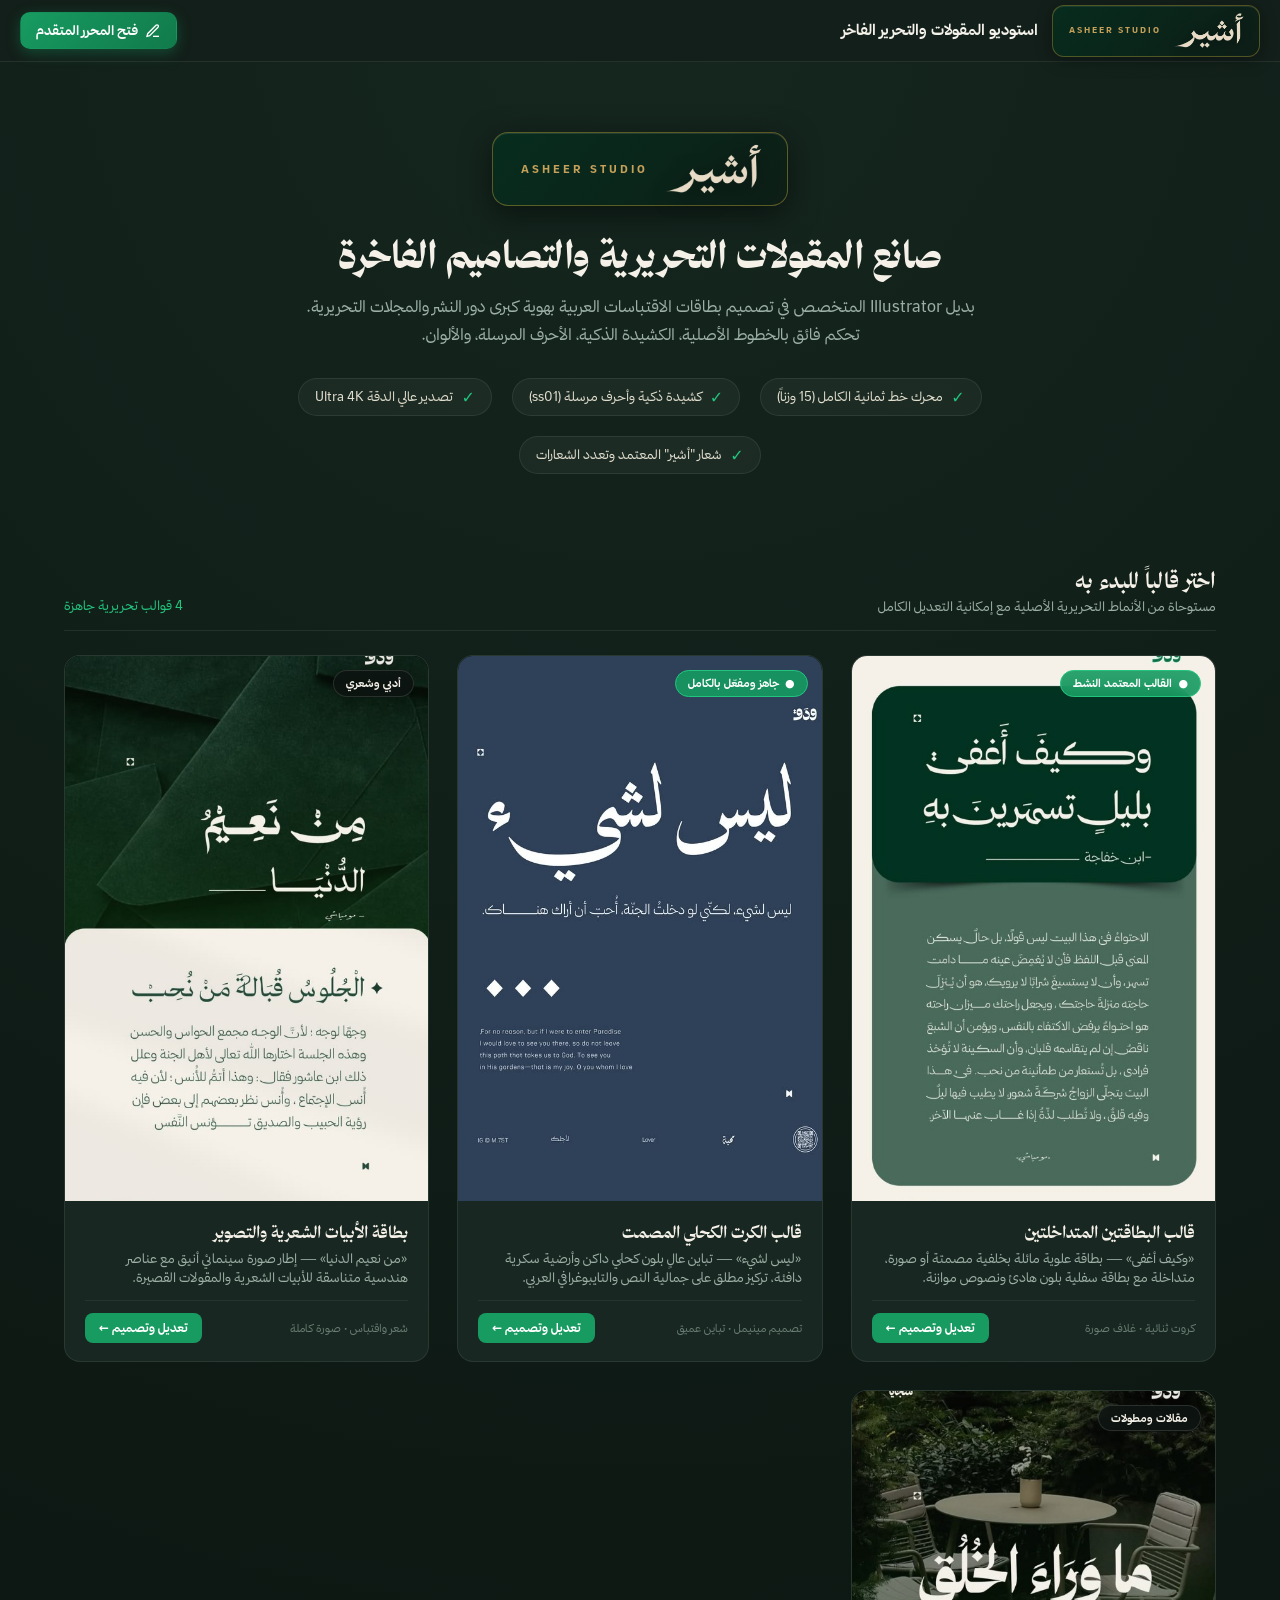
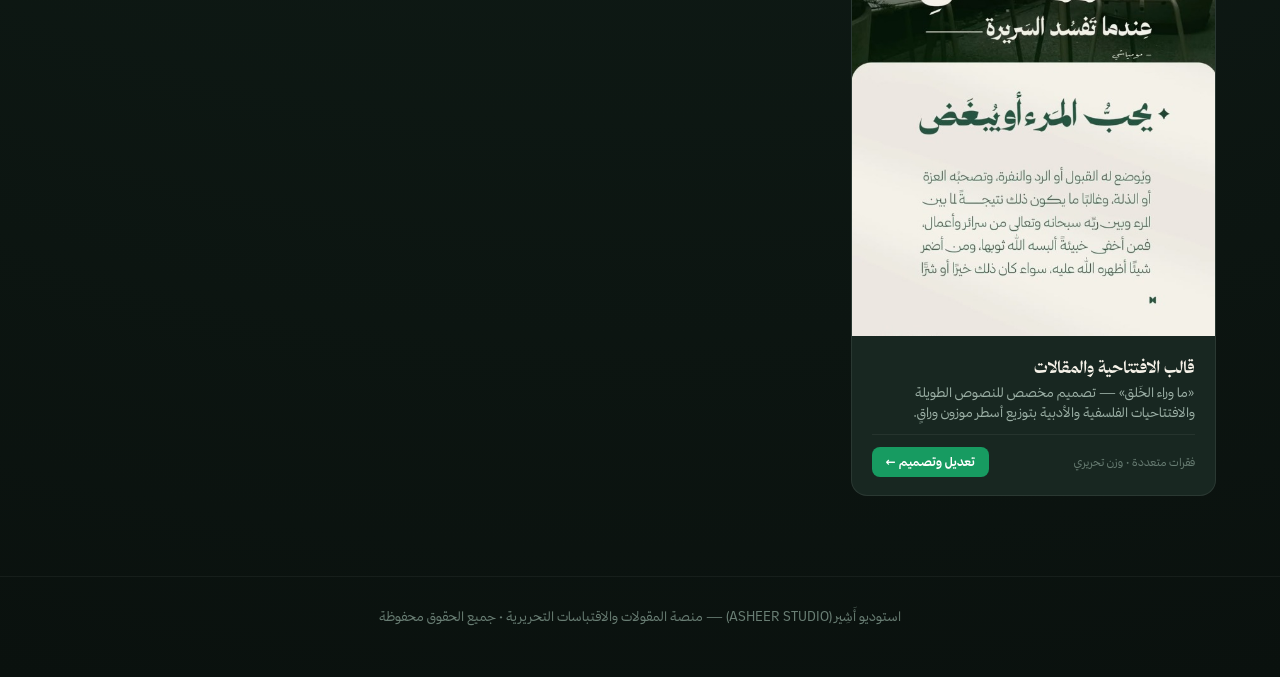
==== commit 7da7e83b: "docs & seo: add README, Asheer favicon/OG tags, webmanifest, and transparent scrollbar" ====
--- a/index.html
+++ b/index.html
@@ -4,8 +4,72 @@
 <head>
   <meta charset="UTF-8" />
   <meta name="viewport" content="width=device-width, initial-scale=1.0" />
-  <title>استوديو أَشِير للمقولات | معرض القوالب الفاخرة</title>
-  <link rel="icon" type="image/svg+xml" href="data:image/svg+xml,%3Csvg xmlns='http://www.w3.org/2000/svg' viewBox='0 0 40 40'%3E%3Crect x='6' y='6' width='28' height='28' rx='6' transform='rotate(45 20 20)' fill='%23063B27' stroke='%23D4AF37' stroke-width='2'/%3E%3Cpath d='M16 17 L19 17 L17 22 L14 22 Z' fill='%23D4AF37'/%3E%3Cpath d='M21 17 L24 17 L22 22 L19 22 Z' fill='%23D4AF37'/%3E%3C/svg%3E" />
+  <meta http-equiv="X-UA-Compatible" content="IE=edge" />
+
+  <!-- العنوان والوصف الأساسي لمحركات البحث (SEO) -->
+  <title>أَشِير | استوديو تصميم المقولات والبطاقات الأدبية الفاخرة</title>
+  <meta name="title" content="أَشِير | استوديو تصميم المقولات والبطاقات الأدبية الفاخرة" />
+  <meta name="description" content="منصة واستوديو أَشِير (ASHEER Studio) لتصميم بطاقات الاقتباسات، الأبيات الشعرية، والمقالات التحريرية الفاخرة بمحرك الكشيدة العربية الذكية وتصدير فوري بدقة Ultra 4K." />
+  <meta name="keywords" content="أشير, استوديو أشير, تصميم اقتباسات, مقولات عربية, بطاقات شعرية, خط ثمانية, كشيدة, تايبوغرافي عربي, تصميم بطاقات, صانع الاقتباسات, Asheer Studio, Arabic Typography, Quote Maker" />
+  <meta name="author" content="منصة أَشِير | ASHEER Studio" />
+  <meta name="robots" content="index, follow, max-image-preview:large, max-snippet:-1, max-video-preview:-1" />
+  <meta name="language" content="Arabic" />
+
+  <!-- إعدادات المتصفح وتطبيق الويب (PWA & Mobile Theme) -->
+  <meta name="theme-color" content="#0d231a" />
+  <meta name="msapplication-navbutton-color" content="#0d231a" />
+  <meta name="color-scheme" content="dark" />
+  <meta name="application-name" content="أَشِير | ASHEER Studio" />
+  <meta name="apple-mobile-web-app-capable" content="yes" />
+  <meta name="apple-mobile-web-app-status-bar-style" content="black-translucent" />
+  <meta name="apple-mobile-web-app-title" content="أَشِير" />
+
+  <!-- أيقونة المتصفح وشعار المنصة (Favicon & App Icons) -->
+  <link rel="icon" type="image/png" sizes="512x512" href="assets/images/favicon.png" />
+  <link rel="shortcut icon" type="image/png" href="assets/images/favicon.png" />
+  <link rel="apple-touch-icon" sizes="180x180" href="assets/images/favicon.png" />
+  <link rel="mask-icon" href="assets/images/asheer-logo.png" color="#D4AF37" />
+  <link rel="manifest" href="site.webmanifest" />
+
+  <!-- معاينة الروابط في الشبكات الاجتماعية وتطبيقات المحادثة (Open Graph / WhatsApp / Telegram / LinkedIn) -->
+  <meta property="og:type" content="website" />
+  <meta property="og:locale" content="ar_SA" />
+  <meta property="og:site_name" content="منصة أَشِير | ASHEER Studio" />
+  <meta property="og:title" content="أَشِير | استوديو تصميم المقولات والبطاقات الأدبية الفاخرة" />
+  <meta property="og:description" content="صمّم بطاقات المقولات والأبيات الشعرية بهوية تحريرية فاخرة، مع موازنة الأسطر التلقائية بالكشيدة المائلة وتصدير فوري بدقة Ultra 4K." />
+  <meta property="og:image" content="assets/images/og-cover.png" />
+  <meta property="og:image:type" content="image/png" />
+  <meta property="og:image:width" content="1200" />
+  <meta property="og:image:height" content="630" />
+  <meta property="og:image:alt" content="شعار منصة أَشِير لتصميم المقولات العربية الفاخرة" />
+
+  <!-- بطاقات منصة إكس / تويتر (Twitter / X Cards) -->
+  <meta name="twitter:card" content="summary_large_image" />
+  <meta name="twitter:title" content="أَشِير | استوديو تصميم المقولات والبطاقات الأدبية الفاخرة" />
+  <meta name="twitter:description" content="صمّم بطاقات المقولات والأبيات الشعرية بهوية تحريرية فاخرة، مع موازنة الأسطر التلقائية بالكشيدة المائلة وتصدير فوري بدقة Ultra 4K." />
+  <meta name="twitter:image" content="assets/images/og-cover.png" />
+  <meta name="twitter:image:alt" content="شعار منصة أَشِير لتصميم المقولات العربية الفاخرة" />
+
+  <!-- البيانات المنظمة لمحركات البحث (JSON-LD Structured Data) -->
+  <script type="application/ld+json">
+  {
+    "@context": "https://schema.org",
+    "@type": "WebApplication",
+    "name": "استوديو أَشِير للمقولات",
+    "alternateName": ["أَشِير", "ASHEER Studio"],
+    "description": "منصة واستوديو أَشِير لتصميم بطاقات الاقتباسات، الأبيات الشعرية، والمقالات التحريرية الفاخرة بمحرك الكشيدة العربية الذكية وتصدير فوري بدقة Ultra 4K.",
+    "inLanguage": "ar",
+    "applicationCategory": "DesignApplication",
+    "operatingSystem": "Web, iOS, Android, Windows, macOS",
+    "image": "assets/images/og-cover.png",
+    "logo": "assets/images/asheer-logo.png",
+    "offers": {
+      "@type": "Offer",
+      "price": "0",
+      "priceCurrency": "SAR"
+    }
+  }
+  </script>
 
   <!-- الخطوط العربية -->
   <link rel="preconnect" href="https://fonts.googleapis.com">
@@ -14,8 +78,18 @@
   <link rel="stylesheet" href="css/styles.css" />
 
   <style>
+    html {
+      height: auto !important;
+      overflow-y: auto !important;
+      overflow-x: hidden !important;
+      background-color: #0a110e !important;
+      color-scheme: dark;
+    }
+
     body {
-      overflow-y: auto !important;
+      height: auto !important;
+      overflow-y: visible !important;
+      overflow-x: hidden !important;
       background: radial-gradient(circle at 50% 0%, #15271f 0%, #0a110e 100%);
       min-height: 100vh;
     }
--- a/css/styles.css
+++ b/css/styles.css
@@ -255,10 +255,47 @@
   box-sizing: border-box;
   margin: 0;
   padding: 0;
+  scrollbar-width: thin;
+  scrollbar-color: rgba(255, 255, 255, 0.14) transparent;
+}
+
+/* شريط التمرير الشفاف بالكامل لكل عناصر الموقع والمتصفح */
+*::-webkit-scrollbar,
+html::-webkit-scrollbar,
+body::-webkit-scrollbar {
+  width: 6px;
+  height: 6px;
+  background: transparent;
+}
+
+*::-webkit-scrollbar-track,
+html::-webkit-scrollbar-track,
+body::-webkit-scrollbar-track {
+  background: transparent !important;
+  border: none;
+}
+
+*::-webkit-scrollbar-thumb,
+html::-webkit-scrollbar-thumb,
+body::-webkit-scrollbar-thumb {
+  background: rgba(255, 255, 255, 0.14);
+  border-radius: 999px;
+  transition: background 0.2s ease;
+}
+
+*::-webkit-scrollbar-thumb:hover,
+html::-webkit-scrollbar-thumb:hover,
+body::-webkit-scrollbar-thumb:hover {
+  background: rgba(34, 197, 126, 0.38);
+}
+
+*::-webkit-scrollbar-corner {
+  background: transparent !important;
 }
 
 html, body {
   height: 100%;
+  color-scheme: dark;
   background-color: var(--bg-app);
   color: var(--text-main);
   font-family: var(--ui-font);
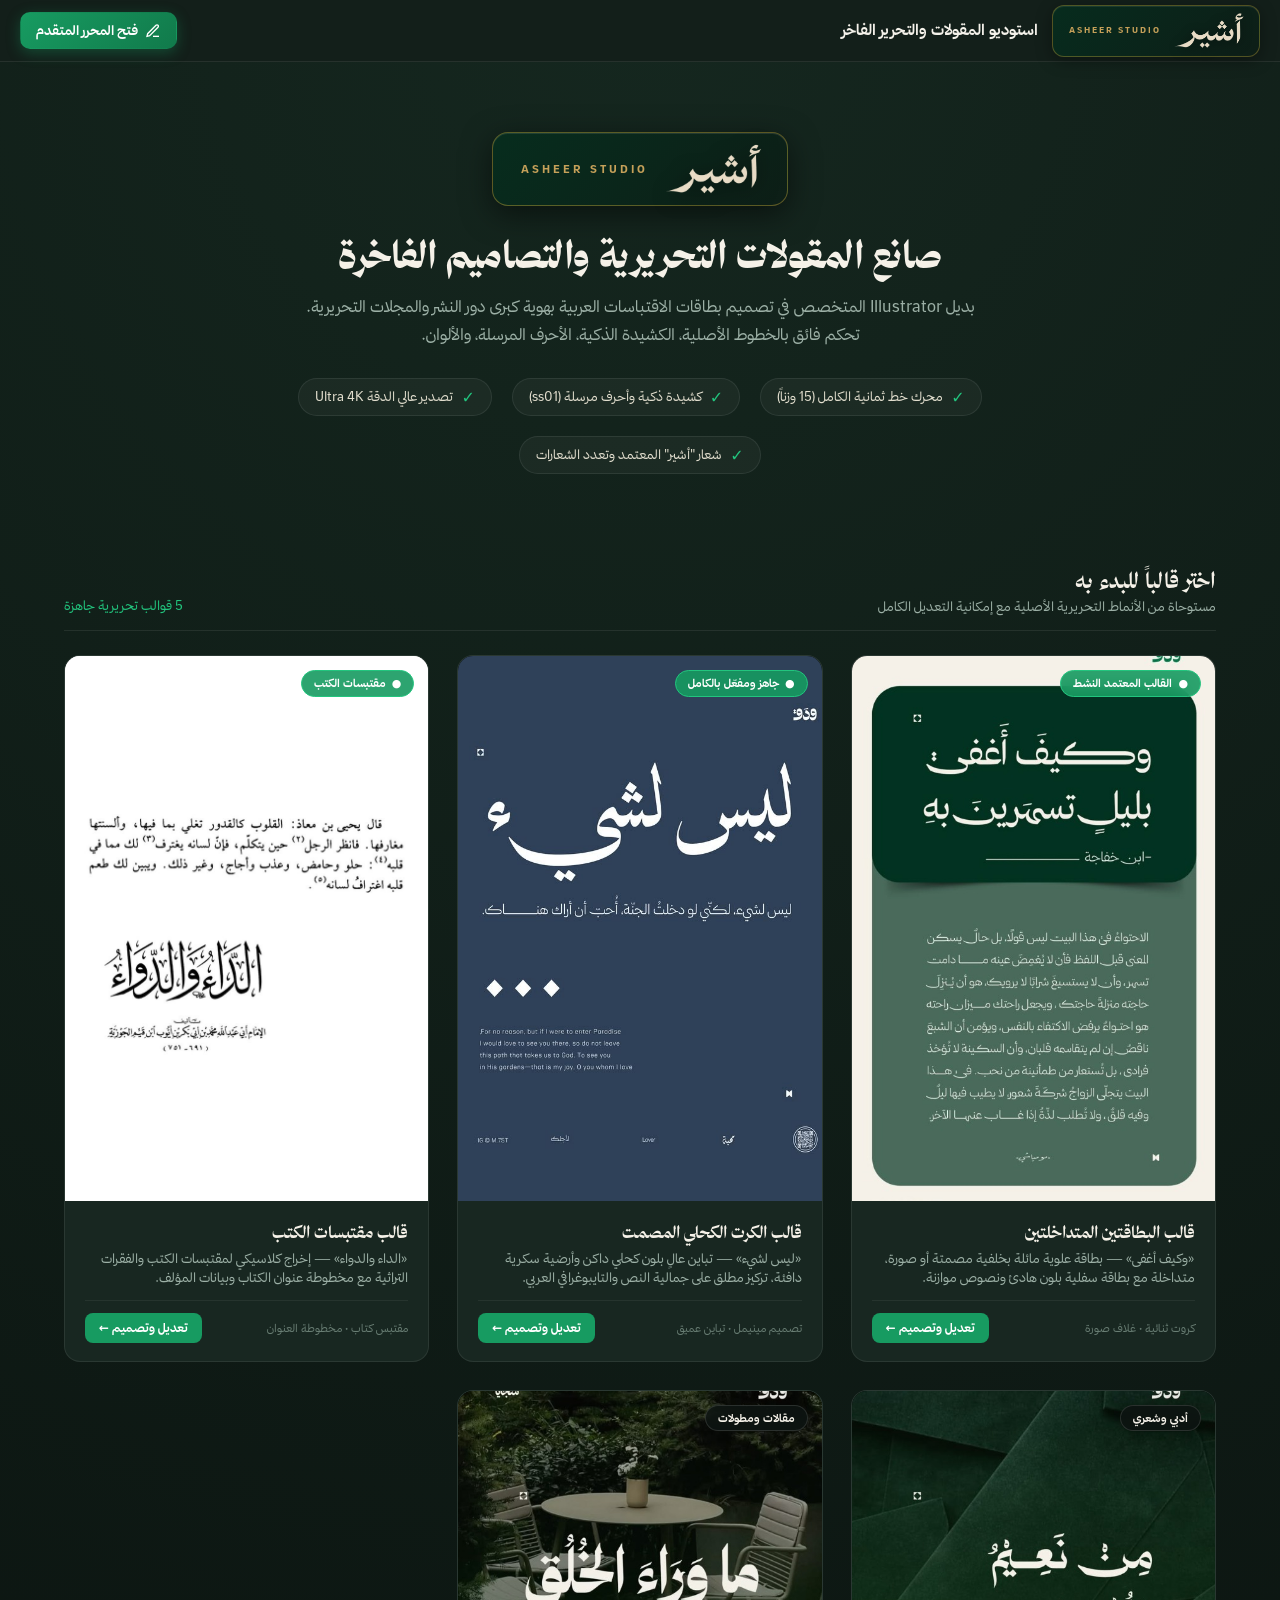
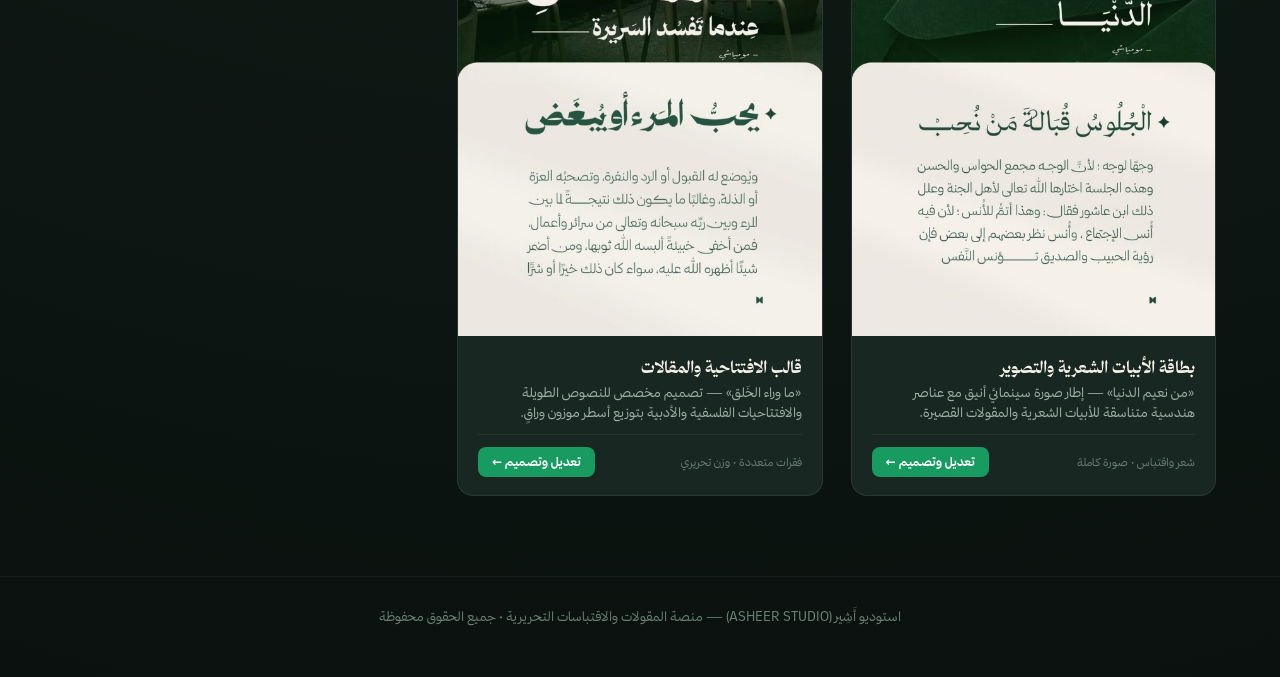
==== commit a8435134: "feat: add typography, UI styles, and core logic for Asheer design studio" ====
--- a/index.html
+++ b/index.html
@@ -24,30 +24,38 @@
   <meta name="apple-mobile-web-app-status-bar-style" content="black-translucent" />
   <meta name="apple-mobile-web-app-title" content="أَشِير" />
 
+  <!-- الرابط الأساسي المعتمد (Canonical URL) -->
+  <link rel="canonical" href="https://as8ix.github.io/aqtbsat/" />
+
   <!-- أيقونة المتصفح وشعار المنصة (Favicon & App Icons) -->
-  <link rel="icon" type="image/png" sizes="512x512" href="assets/images/favicon.png" />
-  <link rel="shortcut icon" type="image/png" href="assets/images/favicon.png" />
-  <link rel="apple-touch-icon" sizes="180x180" href="assets/images/favicon.png" />
-  <link rel="mask-icon" href="assets/images/asheer-logo.png" color="#D4AF37" />
+  <link rel="icon" type="image/x-icon" href="https://as8ix.github.io/aqtbsat/favicon.ico?v=3" />
+  <link rel="icon" type="image/png" sizes="512x512" href="https://as8ix.github.io/aqtbsat/assets/images/favicon.png?v=3" />
+  <link rel="shortcut icon" type="image/png" href="https://as8ix.github.io/aqtbsat/assets/images/favicon.png?v=3" />
+  <link rel="apple-touch-icon" sizes="180x180" href="https://as8ix.github.io/aqtbsat/assets/images/favicon.png?v=3" />
+  <link rel="mask-icon" href="https://as8ix.github.io/aqtbsat/assets/images/asheer-logo.png?v=3" color="#D4AF37" />
   <link rel="manifest" href="site.webmanifest" />
 
   <!-- معاينة الروابط في الشبكات الاجتماعية وتطبيقات المحادثة (Open Graph / WhatsApp / Telegram / LinkedIn) -->
   <meta property="og:type" content="website" />
+  <meta property="og:url" content="https://as8ix.github.io/aqtbsat/" />
   <meta property="og:locale" content="ar_SA" />
   <meta property="og:site_name" content="منصة أَشِير | ASHEER Studio" />
   <meta property="og:title" content="أَشِير | استوديو تصميم المقولات والبطاقات الأدبية الفاخرة" />
   <meta property="og:description" content="صمّم بطاقات المقولات والأبيات الشعرية بهوية تحريرية فاخرة، مع موازنة الأسطر التلقائية بالكشيدة المائلة وتصدير فوري بدقة Ultra 4K." />
-  <meta property="og:image" content="assets/images/og-cover.png" />
+  <meta property="og:image" content="https://as8ix.github.io/aqtbsat/assets/images/og-cover.png?v=3" />
+  <meta property="og:image:secure_url" content="https://as8ix.github.io/aqtbsat/assets/images/og-cover.png?v=3" />
   <meta property="og:image:type" content="image/png" />
   <meta property="og:image:width" content="1200" />
   <meta property="og:image:height" content="630" />
   <meta property="og:image:alt" content="شعار منصة أَشِير لتصميم المقولات العربية الفاخرة" />
+  <meta itemprop="image" content="https://as8ix.github.io/aqtbsat/assets/images/og-cover.png?v=3" />
 
   <!-- بطاقات منصة إكس / تويتر (Twitter / X Cards) -->
   <meta name="twitter:card" content="summary_large_image" />
+  <meta name="twitter:url" content="https://as8ix.github.io/aqtbsat/" />
   <meta name="twitter:title" content="أَشِير | استوديو تصميم المقولات والبطاقات الأدبية الفاخرة" />
   <meta name="twitter:description" content="صمّم بطاقات المقولات والأبيات الشعرية بهوية تحريرية فاخرة، مع موازنة الأسطر التلقائية بالكشيدة المائلة وتصدير فوري بدقة Ultra 4K." />
-  <meta name="twitter:image" content="assets/images/og-cover.png" />
+  <meta name="twitter:image" content="https://as8ix.github.io/aqtbsat/assets/images/og-cover.png?v=3" />
   <meta name="twitter:image:alt" content="شعار منصة أَشِير لتصميم المقولات العربية الفاخرة" />
 
   <!-- البيانات المنظمة لمحركات البحث (JSON-LD Structured Data) -->
@@ -57,12 +65,13 @@
     "@type": "WebApplication",
     "name": "استوديو أَشِير للمقولات",
     "alternateName": ["أَشِير", "ASHEER Studio"],
+    "url": "https://as8ix.github.io/aqtbsat/",
     "description": "منصة واستوديو أَشِير لتصميم بطاقات الاقتباسات، الأبيات الشعرية، والمقالات التحريرية الفاخرة بمحرك الكشيدة العربية الذكية وتصدير فوري بدقة Ultra 4K.",
     "inLanguage": "ar",
     "applicationCategory": "DesignApplication",
     "operatingSystem": "Web, iOS, Android, Windows, macOS",
-    "image": "assets/images/og-cover.png",
-    "logo": "assets/images/asheer-logo.png",
+    "image": "https://as8ix.github.io/aqtbsat/assets/images/og-cover.png",
+    "logo": "https://as8ix.github.io/aqtbsat/assets/images/asheer-logo.png",
     "offers": {
       "@type": "Offer",
       "price": "0",
@@ -387,7 +396,7 @@
         <p>مستوحاة من الأنماط التحريرية الأصلية مع إمكانية التعديل الكامل</p>
       </div>
       <div>
-        <span style="font-size:13px; color:var(--accent-bright);">4 قوالب تحريرية جاهزة</span>
+        <span style="font-size:13px; color:var(--accent-bright);">5 قوالب تحريرية جاهزة</span>
       </div>
     </div>
 
@@ -432,6 +441,26 @@
         </div>
       </a>
 
+      <!-- القالب 5: مقتبسات الكتب («الداء والدواء») -->
+      <a href="editor.html?template=5" class="template-card">
+        <div class="template-card-thumb" style="background:#FFFFFF;">
+          <img src="assets/images/template-5.jpg" alt="قالب مقتبسات الكتب - الداء والدواء" style="object-fit:contain; background:#FFFFFF;" />
+          <div class="template-badge active-badge">
+            <span>●</span> مقتبسات الكتب
+          </div>
+        </div>
+        <div class="template-card-body">
+          <div>
+            <h3 class="template-title">قالب مقتبسات الكتب</h3>
+            <p class="template-desc">«الداء والدواء» — إخراج كلاسيكي لمقتبسات الكتب والفقرات التراثية مع مخطوطة عنوان الكتاب وبيانات المؤلف.</p>
+          </div>
+          <div class="template-card-footer">
+            <span class="template-tag">مقتبس كتاب • مخطوطة العنوان</span>
+            <span class="btn-use-template">تعديل وتصميم ←</span>
+          </div>
+        </div>
+      </a>
+
       <!-- القالب 2: كرت الصورة الجمالية مع زخارف الحواف -->
       <a href="editor.html?template=2" class="template-card">
         <div class="template-card-thumb">
--- a/css/styles.css
+++ b/css/styles.css
@@ -643,16 +643,27 @@
   display: flex;
   flex-direction: column;
   gap: 6px;
+  min-width: 0;
+  max-width: 100%;
 }
 
 .field-row {
   display: flex;
   gap: 10px;
   align-items: flex-end;
-}
-
-.flex-1 { flex: 1; }
-.flex-2 { flex: 1.65; }
+  width: 100%;
+  min-width: 0;
+}
+
+.flex-1 {
+  flex: 1 1 0%;
+  min-width: 0;
+}
+
+.flex-2 {
+  flex: 1.65 1 0%;
+  min-width: 0;
+}
 
 .label-with-action {
   display: flex;
@@ -1107,6 +1118,256 @@
 
 .hidden {
   display: none !important;
+}
+
+/* ==========================================================================
+   نظام القوائم المنسدلة المخصص (Asheer Custom Dropbox UI)
+   ========================================================================== */
+.asheer-dropbox {
+  appearance: none;
+  -webkit-appearance: none;
+  background-color: var(--bg-input);
+  color: var(--text-main);
+  border: 1px solid rgba(255, 255, 255, 0.1);
+  border-radius: 9px;
+  padding: 9px 12px;
+  font-family: var(--ui-font);
+  font-size: 13px;
+  cursor: pointer;
+  transition: all 0.2s ease;
+}
+
+.asheer-native-select-hidden {
+  position: absolute !important;
+  width: 1px !important;
+  height: 1px !important;
+  padding: 0 !important;
+  margin: -1px !important;
+  overflow: hidden !important;
+  clip: rect(0, 0, 0, 0) !important;
+  white-space: nowrap !important;
+  border: 0 !important;
+  opacity: 0 !important;
+  pointer-events: none !important;
+}
+
+.asheer-dropbox-wrapper {
+  position: relative;
+  width: 100%;
+  min-width: 0;
+  max-width: 100%;
+  user-select: none;
+}
+
+.export-group .asheer-dropbox-wrapper {
+  width: auto;
+  min-width: 175px;
+}
+
+.topbar-actions > .field-group .asheer-dropbox-wrapper {
+  min-width: 245px;
+}
+
+.asheer-dropbox-control {
+  display: flex;
+  align-items: stretch;
+  width: 100%;
+  min-width: 0;
+  max-width: 100%;
+  overflow: hidden;
+  background: linear-gradient(180deg, rgba(22, 37, 31, 0.95) 0%, rgba(13, 23, 19, 0.98) 100%);
+  border: 1px solid rgba(255, 255, 255, 0.11);
+  border-radius: 10px;
+  transition: all 0.18s ease;
+  box-shadow: inset 0 1px 0 rgba(255, 255, 255, 0.04), 0 2px 6px rgba(0, 0, 0, 0.2);
+}
+
+.export-group .asheer-dropbox-control {
+  background: transparent;
+  border-color: transparent;
+  box-shadow: none;
+}
+
+.asheer-dropbox-wrapper.open .asheer-dropbox-control,
+.asheer-dropbox-control:focus-within,
+.asheer-dropbox-control:hover {
+  border-color: rgba(34, 197, 126, 0.55);
+  box-shadow: 0 0 0 3px rgba(34, 197, 126, 0.14), 0 4px 12px rgba(0, 0, 0, 0.3);
+}
+
+.asheer-dropbox-trigger {
+  flex: 1;
+  display: flex;
+  align-items: center;
+  justify-content: space-between;
+  gap: 8px;
+  background: transparent;
+  border: none;
+  color: var(--text-main);
+  padding: 8px 11px;
+  font-family: var(--ui-font);
+  font-size: 13px;
+  font-weight: 500;
+  text-align: right;
+  cursor: pointer;
+  outline: none;
+  min-width: 0;
+}
+
+.asheer-dropbox-label {
+  overflow: hidden;
+  text-overflow: ellipsis;
+  white-space: nowrap;
+  flex: 1;
+  line-height: 1.35;
+}
+
+.asheer-dropbox-chevron {
+  width: 15px;
+  height: 15px;
+  color: var(--accent-bright);
+  flex-shrink: 0;
+  transition: transform 0.22s ease;
+  opacity: 0.85;
+}
+
+.asheer-dropbox-wrapper.open .asheer-dropbox-chevron {
+  transform: rotate(180deg);
+}
+
+/* أزرار الأسهم فوق/تحت لتغيير الخيار أو الخط مباشرة */
+.asheer-dropbox-steppers {
+  display: flex;
+  flex-direction: column;
+  border-right: 1px solid rgba(255, 255, 255, 0.08);
+  padding: 2px;
+  gap: 1px;
+  flex-shrink: 0;
+}
+
+.asheer-step-arrow {
+  background: rgba(255, 255, 255, 0.03);
+  border: none;
+  color: var(--text-muted);
+  width: 22px;
+  flex: 1;
+  display: flex;
+  align-items: center;
+  justify-content: center;
+  border-radius: 5px;
+  cursor: pointer;
+  font-size: 9px;
+  line-height: 1;
+  transition: all 0.15s ease;
+  padding: 0;
+}
+
+.asheer-step-arrow:hover {
+  background: rgba(34, 197, 126, 0.25);
+  color: #fff;
+}
+
+.asheer-step-arrow:active {
+  transform: scale(0.92);
+}
+
+/* قائمة الخيارات المنسدلة العائمة */
+.asheer-dropbox-menu {
+  position: absolute;
+  top: calc(100% + 6px);
+  right: 0;
+  left: 0;
+  width: 100%;
+  min-width: 0;
+  max-width: 100%;
+  max-height: 310px;
+  overflow-y: auto;
+  overflow-x: hidden;
+  background: #101c17;
+  border: 1px solid rgba(34, 197, 126, 0.42);
+  border-radius: 12px;
+  padding: 6px;
+  z-index: 999;
+  box-shadow: 0 18px 42px rgba(0, 0, 0, 0.72), 0 0 0 1px rgba(212, 175, 55, 0.14);
+  display: none;
+  flex-direction: column;
+  gap: 2px;
+  backdrop-filter: blur(14px);
+}
+
+.asheer-dropbox-wrapper.open .asheer-dropbox-menu {
+  display: flex;
+  animation: asheerDropFadeIn 0.16s ease-out;
+}
+
+@keyframes asheerDropFadeIn {
+  from {
+    opacity: 0;
+    transform: translateY(-5px);
+  }
+  to {
+    opacity: 1;
+    transform: translateY(0);
+  }
+}
+
+.asheer-dropbox-group-label {
+  font-size: 11px;
+  font-weight: 700;
+  color: #c5a059;
+  padding: 7px 10px 4px;
+  margin-top: 4px;
+  border-top: 1px solid rgba(255, 255, 255, 0.06);
+  letter-spacing: 0.2px;
+}
+
+.asheer-dropbox-group-label:first-child {
+  margin-top: 0;
+  border-top: none;
+}
+
+.asheer-dropbox-option {
+  display: flex;
+  align-items: center;
+  justify-content: space-between;
+  gap: 8px;
+  padding: 8px 10px;
+  border-radius: 8px;
+  color: var(--text-main);
+  font-size: 13px;
+  cursor: pointer;
+  transition: all 0.14s ease;
+  text-align: right;
+  min-width: 0;
+}
+
+.asheer-dropbox-option > span:first-child {
+  min-width: 0;
+  overflow: hidden;
+  text-overflow: ellipsis;
+}
+
+.asheer-dropbox-option:hover {
+  background: rgba(255, 255, 255, 0.07);
+  color: #fff;
+}
+
+.asheer-dropbox-option.active {
+  background: rgba(23, 155, 97, 0.24);
+  color: #7ef7be;
+  font-weight: 700;
+  border: 1px solid rgba(34, 197, 126, 0.35);
+}
+
+.asheer-dropbox-option .opt-check {
+  font-size: 12px;
+  color: var(--accent-bright);
+  opacity: 0;
+  flex-shrink: 0;
+}
+
+.asheer-dropbox-option.active .opt-check {
+  opacity: 1;
 }
 
 /* ==========================================================================
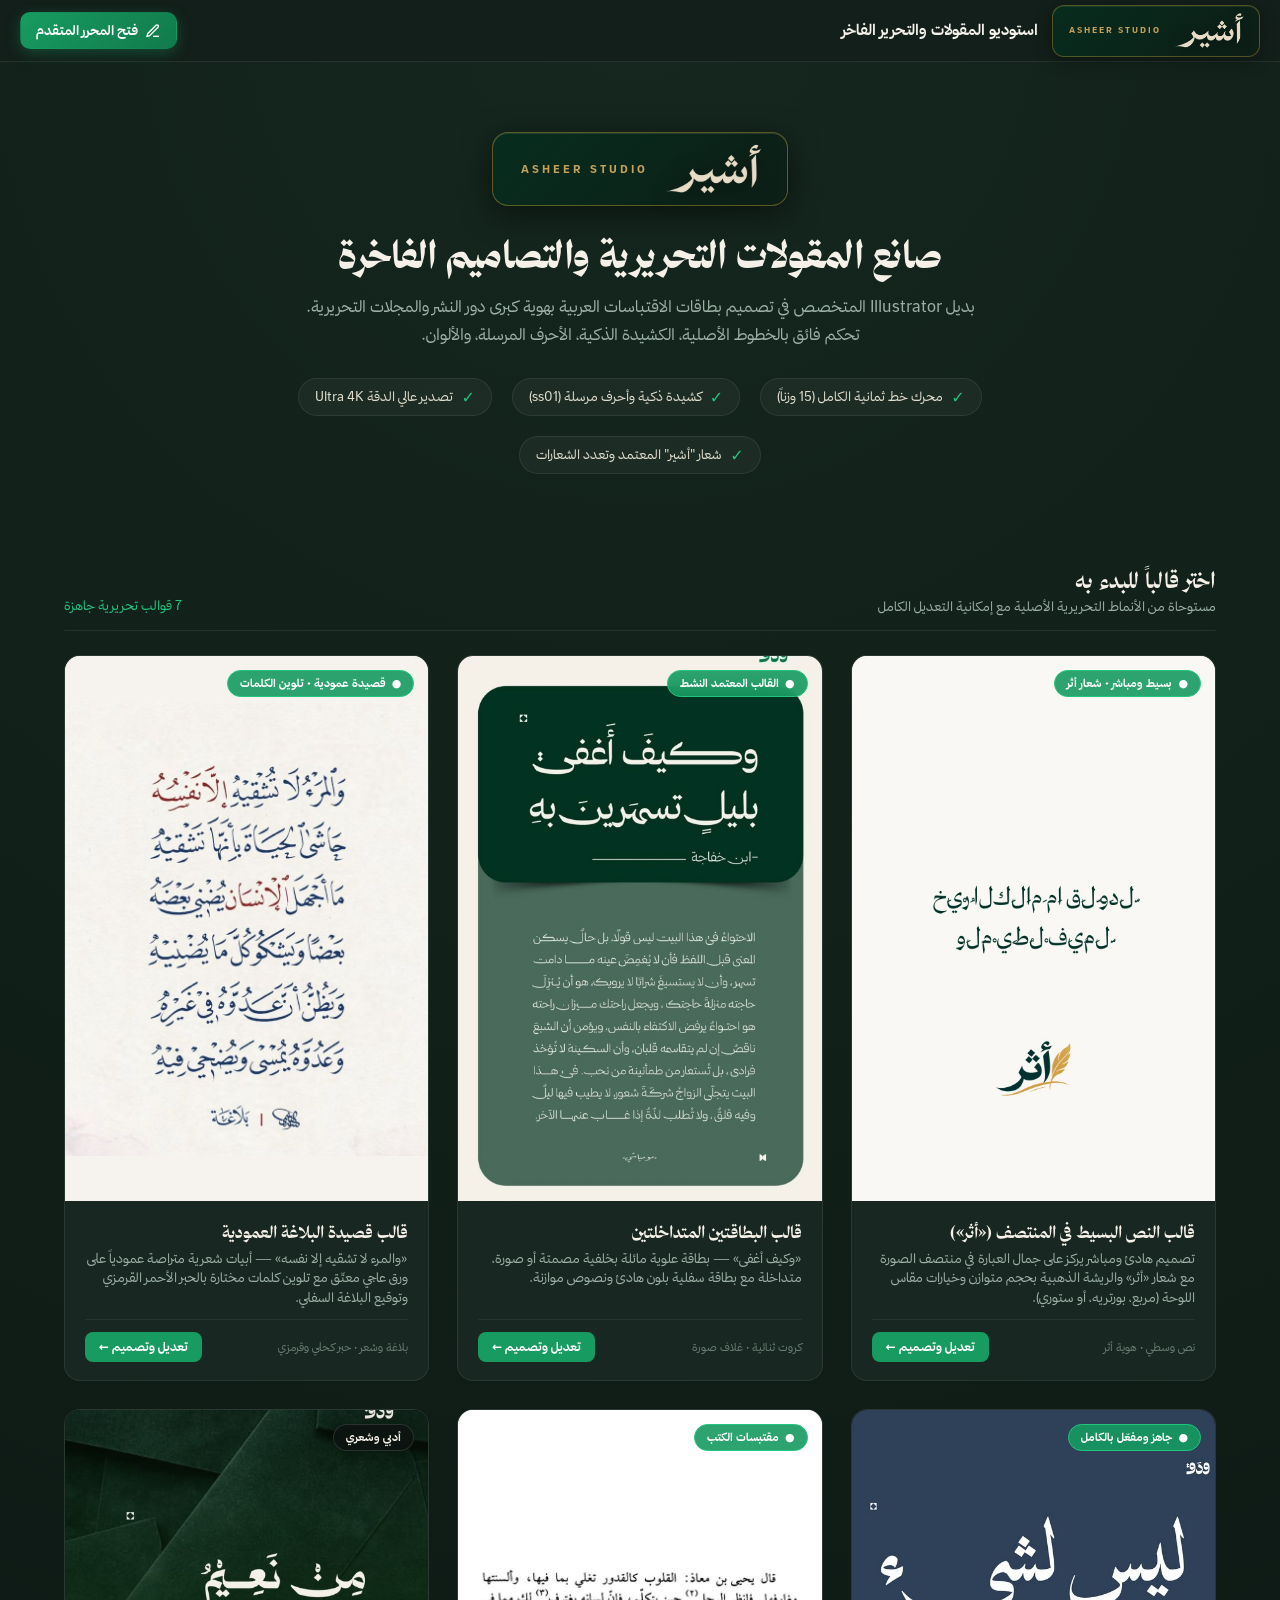
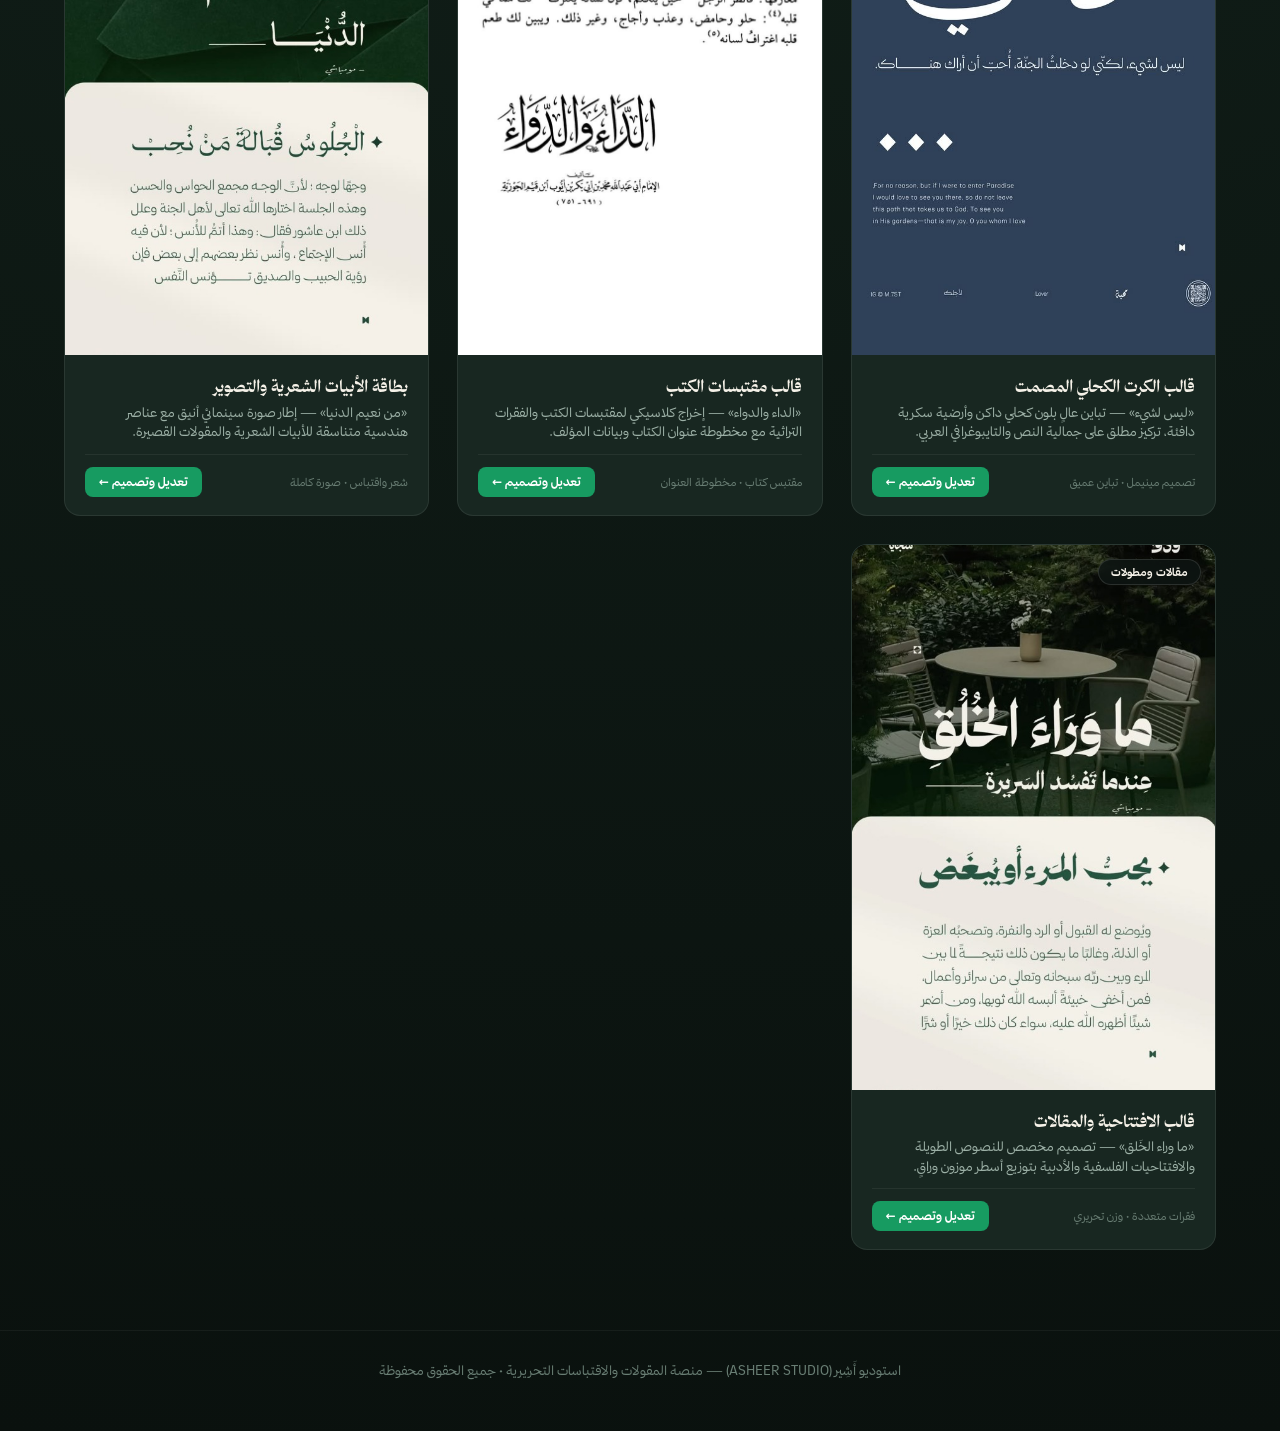
==== commit a591d1f7: "feat(editor): add calligraphy payload and UI templates" ====
--- a/index.html
+++ b/index.html
@@ -396,11 +396,31 @@
         <p>مستوحاة من الأنماط التحريرية الأصلية مع إمكانية التعديل الكامل</p>
       </div>
       <div>
-        <span style="font-size:13px; color:var(--accent-bright);">5 قوالب تحريرية جاهزة</span>
+        <span style="font-size:13px; color:var(--accent-bright);">7 قوالب تحريرية جاهزة</span>
       </div>
     </div>
 
     <div class="templates-grid">
+      <!-- القالب 7: النص البسيط في المنتصف -->
+      <a href="editor.html?template=7" class="template-card">
+        <div class="template-card-thumb" style="background:#FAF8F4;">
+          <img src="assets/images/template-7.jpg" alt="قالب النص البسيط في المنتصف" style="object-fit:contain; background:#FAF8F4;" />
+          <div class="template-badge active-badge">
+            <span>●</span> بسيط ومباشر • شعار أثر
+          </div>
+        </div>
+        <div class="template-card-body">
+          <div>
+            <h3 class="template-title">قالب النص البسيط في المنتصف («أثر»)</h3>
+            <p class="template-desc">تصميم هادئ ومباشر يركز على جمال العبارة في منتصف الصورة مع شعار «أثر» والريشة الذهبية بحجم متوازن وخيارات مقاس اللوحة (مربع، بورتريه، أو ستوري).</p>
+          </div>
+          <div class="template-card-footer">
+            <span class="template-tag">نص وسطي • هوية أثر</span>
+            <span class="btn-use-template">تعديل وتصميم ←</span>
+          </div>
+        </div>
+      </a>
+
       <!-- القالب 4: البطاقتين المتداخلتين (المفعل حالياً) -->
       <a href="editor.html?template=4" class="template-card">
         <div class="template-card-thumb">
@@ -421,6 +441,26 @@
         </div>
       </a>
 
+      <!-- القالب 6: قصيدة البلاغة العمودية («والمرء لا تشقيه إلا نفسه») -->
+      <a href="editor.html?template=6" class="template-card">
+        <div class="template-card-thumb" style="background:#F6F3EE;">
+          <img src="assets/images/template-6.jpg" alt="قالب قصيدة البلاغة العمودية" style="object-fit:contain; background:#F6F3EE;" />
+          <div class="template-badge active-badge">
+            <span>●</span> قصيدة عمودية • تلوين الكلمات
+          </div>
+        </div>
+        <div class="template-card-body">
+          <div>
+            <h3 class="template-title">قالب قصيدة البلاغة العمودية</h3>
+            <p class="template-desc">«والمرء لا تشقيه إلا نفسه» — أبيات شعرية متراصة عمودياً على ورق عاجي معتّق مع تلوين كلمات مختارة بالحبر الأحمر القرمزي وتوقيع البلاغة السفلي.</p>
+          </div>
+          <div class="template-card-footer">
+            <span class="template-tag">بلاغة وشعر • حبر كحلي وقرمزي</span>
+            <span class="btn-use-template">تعديل وتصميم ←</span>
+          </div>
+        </div>
+      </a>
+
       <!-- القالب 1: الكرت الكحلي الملكي المصمت -->
       <a href="editor.html?template=1" class="template-card">
         <div class="template-card-thumb">
--- a/css/styles.css
+++ b/css/styles.css
@@ -1375,47 +1375,210 @@
    ========================================================================== */
 @media (max-width: 960px) {
   html, body {
-    overflow: auto;
+    overflow-x: hidden;
+    overflow-y: auto;
+    width: 100%;
+    max-width: 100vw;
   }
 
   .topbar {
     height: auto;
     flex-wrap: wrap;
-    padding: 10px 14px;
-    gap: 10px;
+    padding: 10px 12px;
+    gap: 8px;
+    width: 100%;
+    max-width: 100%;
+  }
+
+  .topbar-brand {
+    width: 100%;
+    justify-content: space-between;
+    flex-wrap: wrap;
+    gap: 8px;
+    min-width: 0;
+  }
+
+  .brand-info {
+    display: none;
   }
 
   .badge-pill {
     display: none;
+  }
+
+  .topbar-actions {
+    width: 100%;
+    flex-wrap: wrap;
+    gap: 6px;
+    min-width: 0;
+  }
+
+  .topbar-actions > .field-group {
+    flex: 1 1 100%;
+    width: 100%;
+    min-width: 0;
+  }
+
+  .topbar-actions > .field-group .asheer-dropbox-wrapper {
+    min-width: 0 !important;
+    width: 100%;
+  }
+
+  #btnResetDefault,
+  #btnSaveTemplate {
+    flex: 1 1 calc(50% - 4px);
+    justify-content: center;
+    min-width: 0;
+    padding: 8px 10px;
+    font-size: 12px;
+  }
+
+  .export-group {
+    flex: 1 1 100%;
+    width: 100%;
+    min-width: 0;
+    display: flex;
+  }
+
+  .export-group .asheer-dropbox-wrapper {
+    flex: 1 1 auto;
+    min-width: 0 !important;
+    width: auto;
+  }
+
+  #btnExportPng {
+    flex-shrink: 0;
+    padding: 8px 14px;
+    font-size: 12.5px;
   }
 
   .workspace {
     display: flex;
     flex-direction: column-reverse;
     height: auto;
-    overflow: visible;
+    width: 100%;
+    max-width: 100%;
+    overflow-x: hidden;
+    overflow-y: visible;
   }
 
   .preview-stage {
     position: sticky;
     top: 0;
     z-index: 15;
-    height: 48vh;
-    min-height: 330px;
+    width: 100%;
+    max-width: 100%;
+    height: 44vh;
+    min-height: 290px;
     border-bottom: 2px solid var(--border-subtle);
+  }
+
+  .stage-toolbar {
+    height: auto;
+    min-height: 40px;
+    padding: 6px 10px;
+    gap: 6px;
+    flex-wrap: wrap;
+    width: 100%;
+  }
+
+  .stage-status {
+    font-size: 11px;
+    min-width: 0;
+    flex: 1 1 auto;
+    overflow: hidden;
+  }
+
+  #lblStageDimensions {
+    overflow: hidden;
+    text-overflow: ellipsis;
+    white-space: nowrap;
+  }
+
+  .zoom-controls {
+    gap: 5px;
+    flex-shrink: 0;
   }
 
   .canvas-viewport {
     padding: 10px;
+    width: 100%;
+    max-width: 100%;
+    overflow: hidden;
   }
 
   .sidebar {
     width: 100%;
+    max-width: 100%;
+    min-width: 0;
     height: auto;
     border-left: none;
+    overflow: visible;
+  }
+
+  .sidebar-tabs {
+    grid-template-columns: repeat(4, minmax(0, 1fr));
+    width: 100%;
+    padding: 5px;
+    gap: 4px;
+  }
+
+  .tab-btn {
+    min-width: 0;
+    padding: 7px 4px;
+    font-size: 11px;
+  }
+
+  .tab-btn span {
+    max-width: 100%;
+    overflow: hidden;
+    text-overflow: ellipsis;
+    white-space: nowrap;
   }
 
   .sidebar-body {
-    overflow: visible;
-  }
-}
+    overflow-y: visible;
+    overflow-x: hidden;
+    padding: 10px;
+    width: 100%;
+    max-width: 100%;
+  }
+
+  .control-card {
+    padding: 12px;
+    width: 100%;
+    max-width: 100%;
+    min-width: 0;
+  }
+
+  .switch-row {
+    min-width: 0;
+    max-width: 100%;
+  }
+
+  .switch-row > div {
+    min-width: 0;
+    flex: 1;
+  }
+
+  .palette-grid,
+  .color-pickers-grid {
+    grid-template-columns: repeat(2, minmax(0, 1fr));
+  }
+}
+
+@media (max-width: 480px) {
+  .field-row {
+    flex-wrap: wrap;
+  }
+
+  .field-row > .flex-1,
+  .field-row > .flex-2 {
+    flex: 1 1 100%;
+    width: 100%;
+  }
+
+  .palette-grid {
+    grid-template-columns: 1fr;
+  }
+}
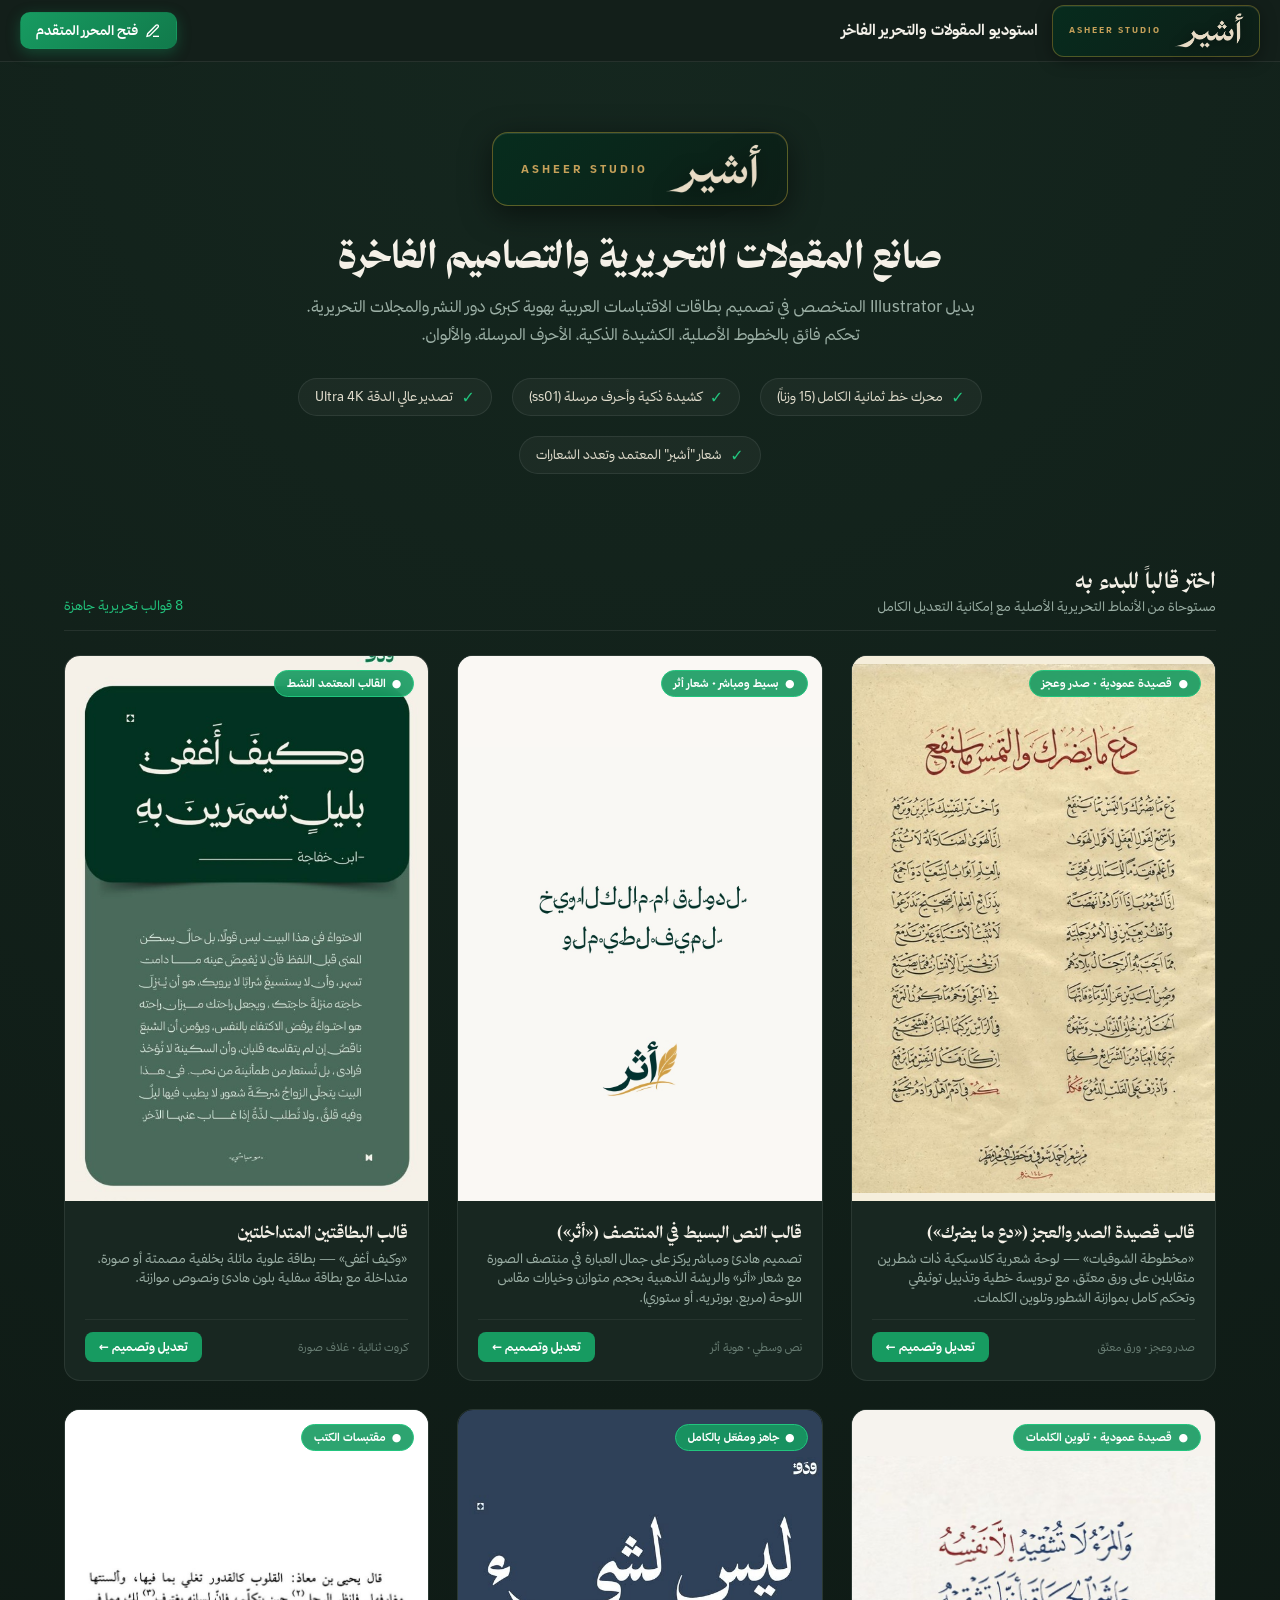
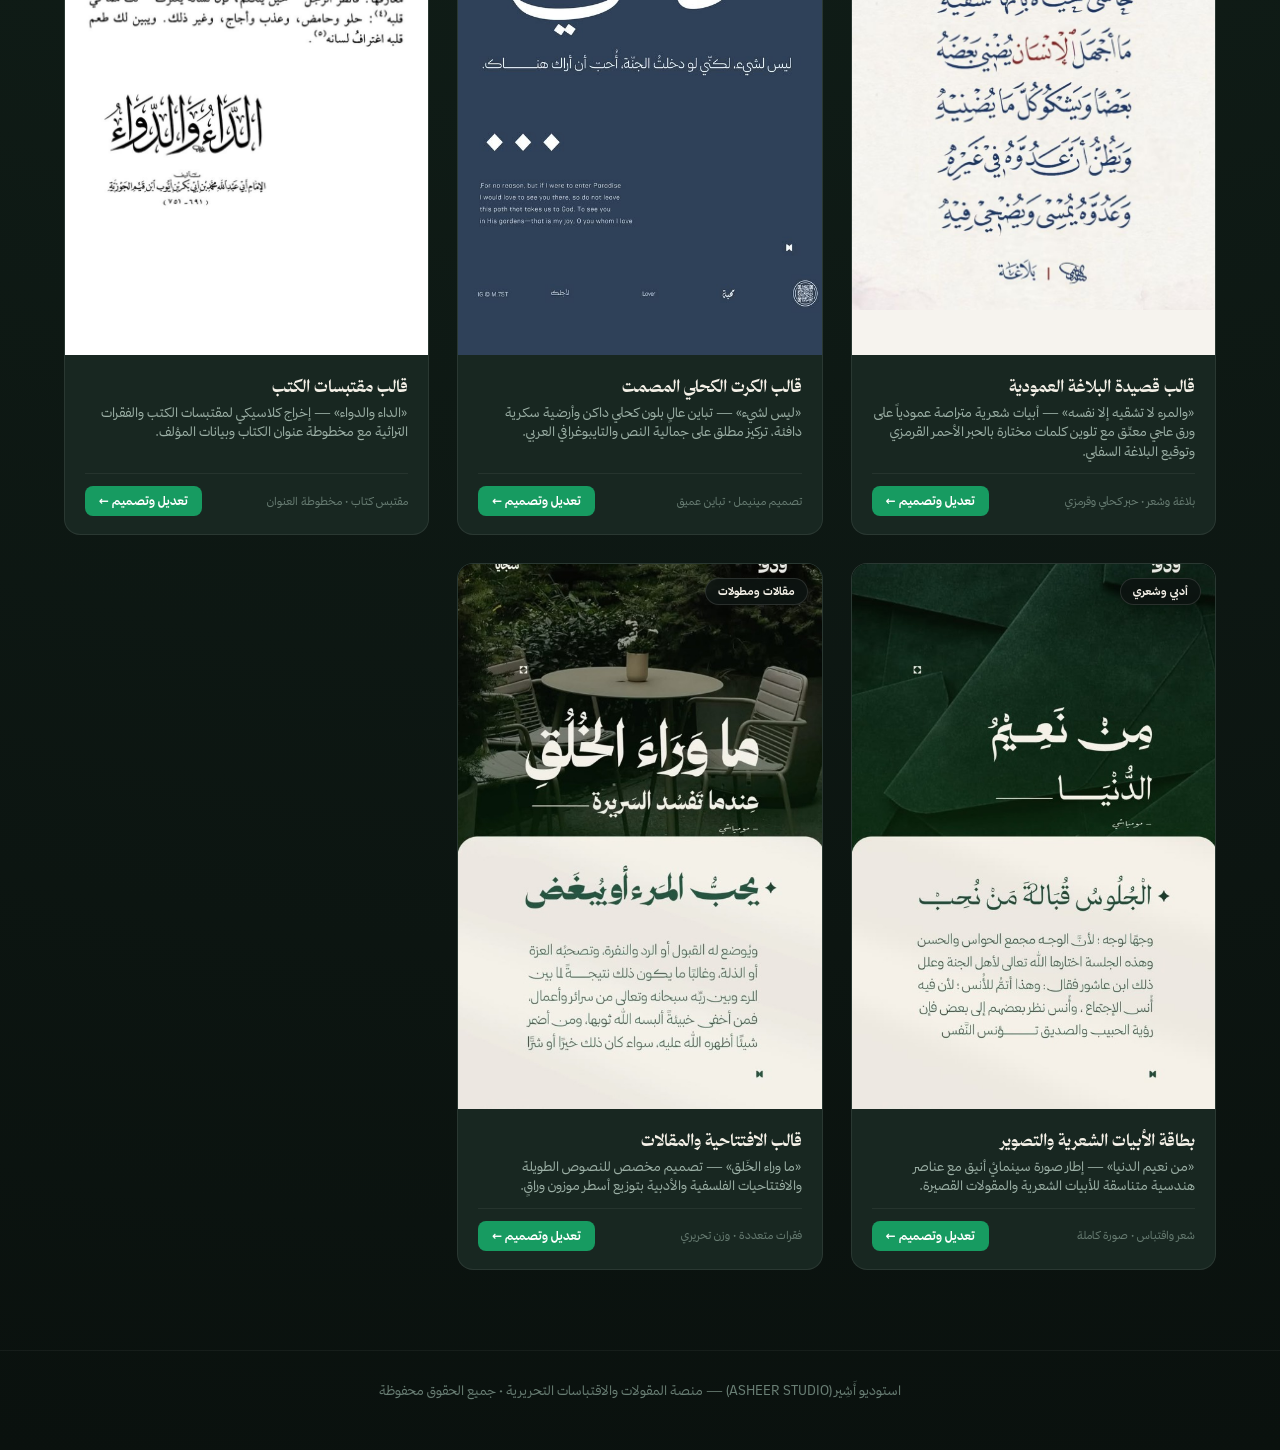
==== commit 46cc41a2: "feat: add template-8 assets, image masks, and editor application scripts" ====
--- a/index.html
+++ b/index.html
@@ -396,11 +396,31 @@
         <p>مستوحاة من الأنماط التحريرية الأصلية مع إمكانية التعديل الكامل</p>
       </div>
       <div>
-        <span style="font-size:13px; color:var(--accent-bright);">7 قوالب تحريرية جاهزة</span>
+        <span style="font-size:13px; color:var(--accent-bright);">8 قوالب تحريرية جاهزة</span>
       </div>
     </div>
 
     <div class="templates-grid">
+      <!-- القالب 8: قصيدة الصدر والعجز الكلاسيكية -->
+      <a href="editor.html?template=8" class="template-card">
+        <div class="template-card-thumb" style="background:#F5EEDB;">
+          <img src="assets/images/template-8.jpg" alt="قالب قصيدة الصدر والعجز" style="object-fit:contain; background:#F5EEDB;" />
+          <div class="template-badge active-badge">
+            <span>●</span> قصيدة عمودية • صدر وعجز
+          </div>
+        </div>
+        <div class="template-card-body">
+          <div>
+            <h3 class="template-title">قالب قصيدة الصدر والعجز («دع ما يضرك»)</h3>
+            <p class="template-desc">«مخطوطة الشوقيات» — لوحة شعرية كلاسيكية ذات شطرين متقابلين على ورق معتّق، مع ترويسة خطية وتذييل توثيقي وتحكم كامل بموازنة الشطور وتلوين الكلمات.</p>
+          </div>
+          <div class="template-card-footer">
+            <span class="template-tag">صدر وعجز • ورق معتّق</span>
+            <span class="btn-use-template">تعديل وتصميم ←</span>
+          </div>
+        </div>
+      </a>
+
       <!-- القالب 7: النص البسيط في المنتصف -->
       <a href="editor.html?template=7" class="template-card">
         <div class="template-card-thumb" style="background:#FAF8F4;">
